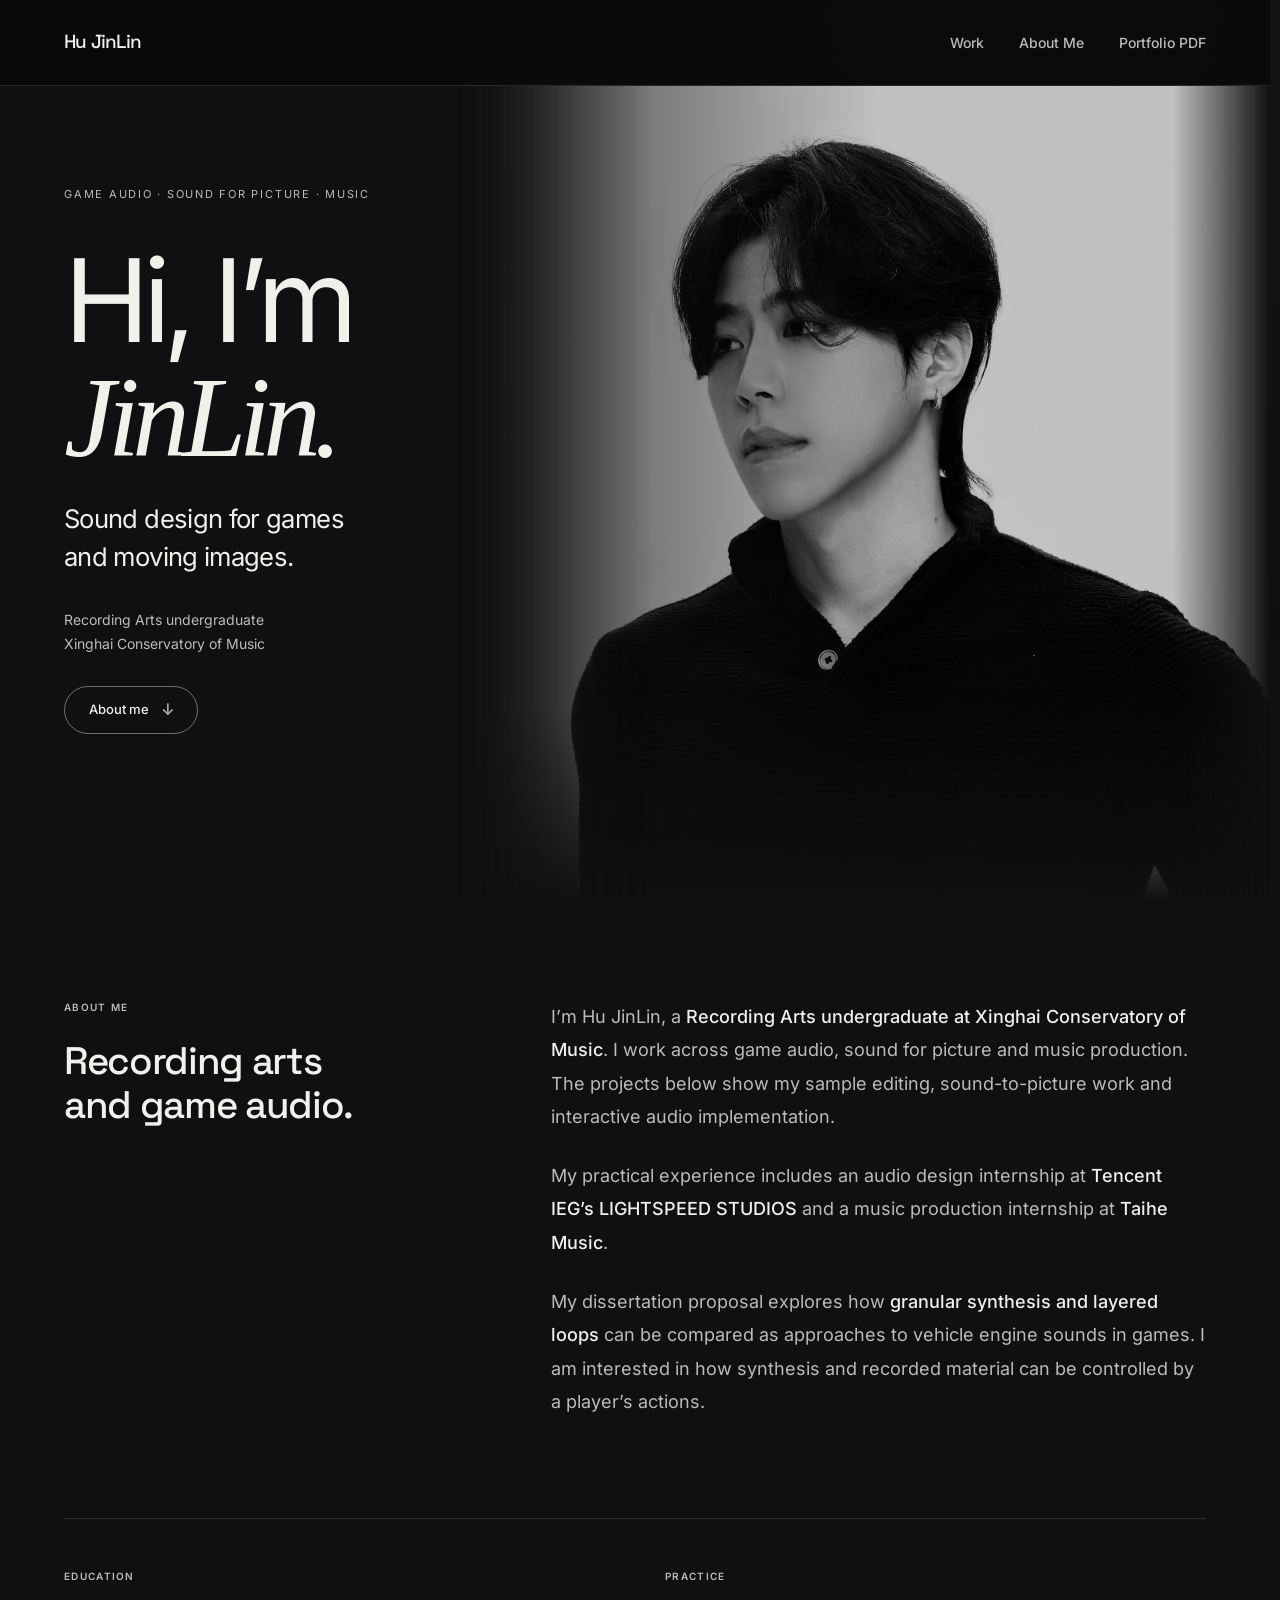
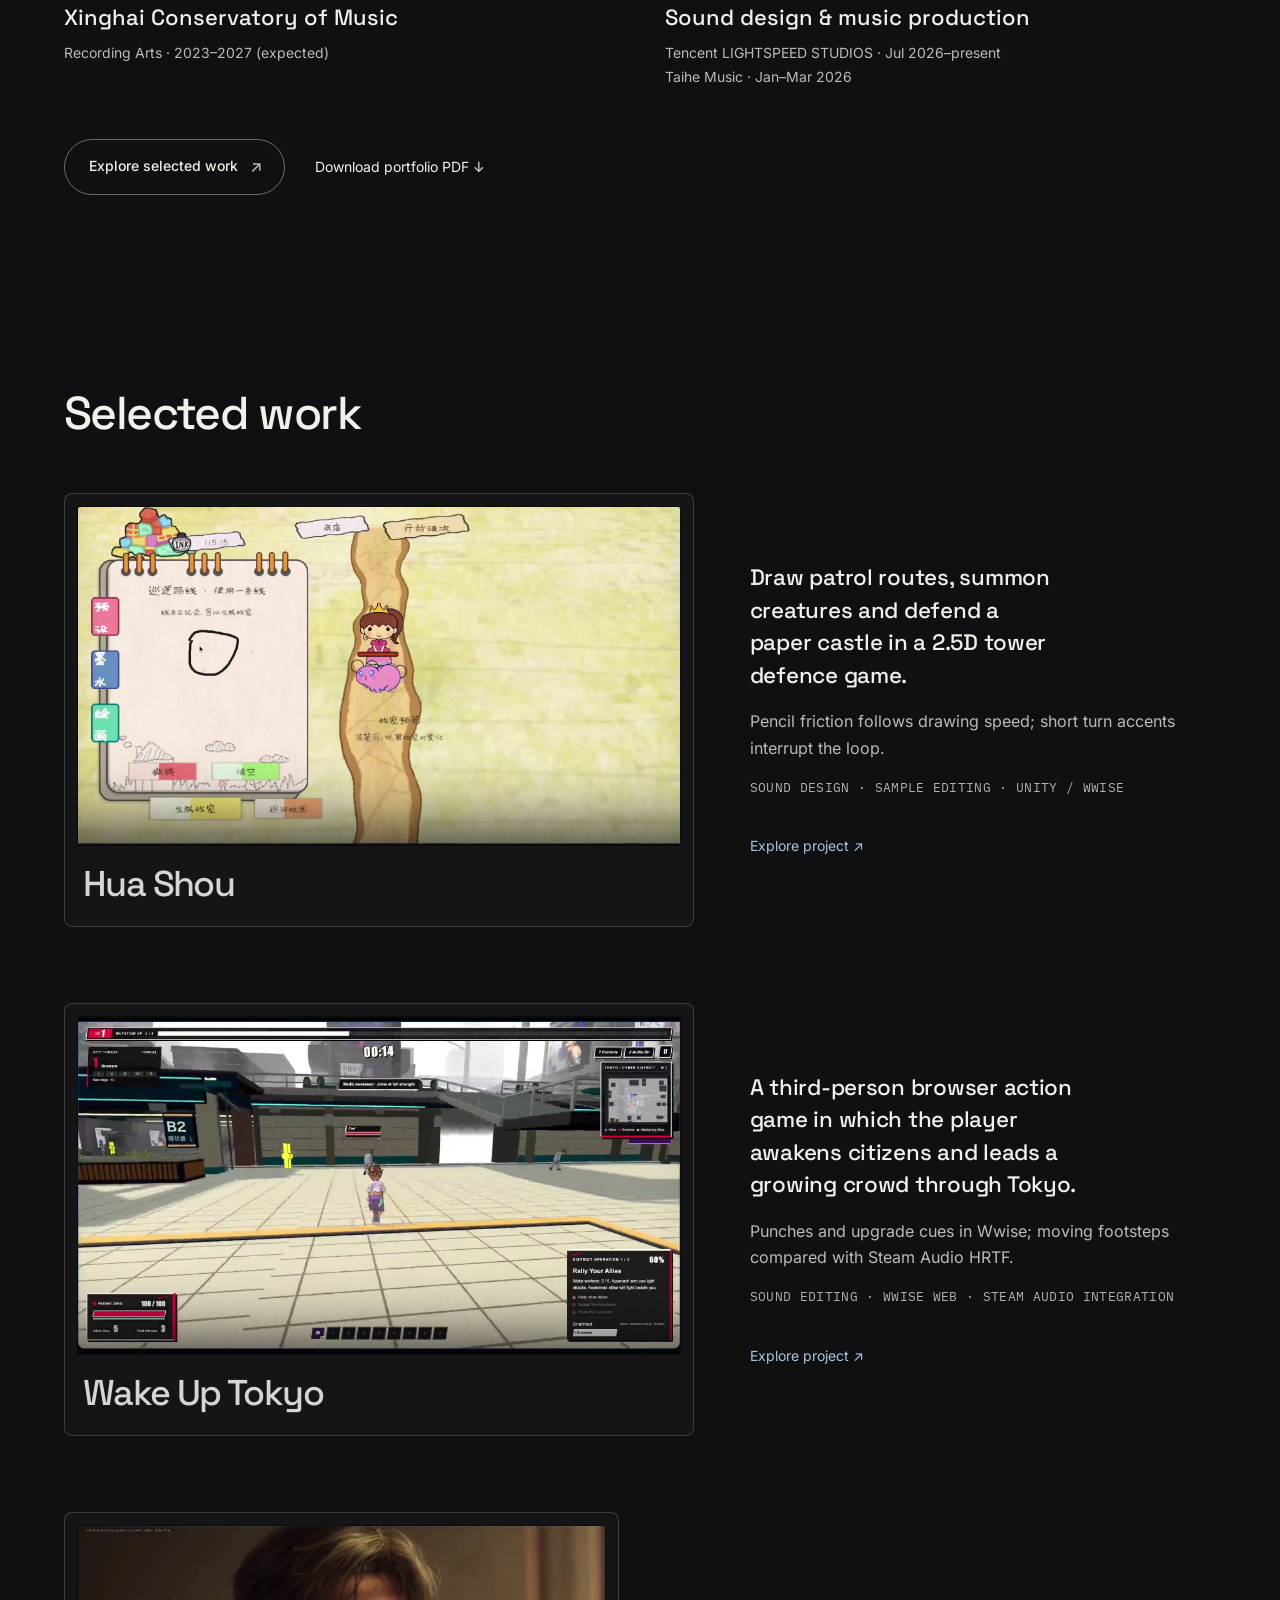
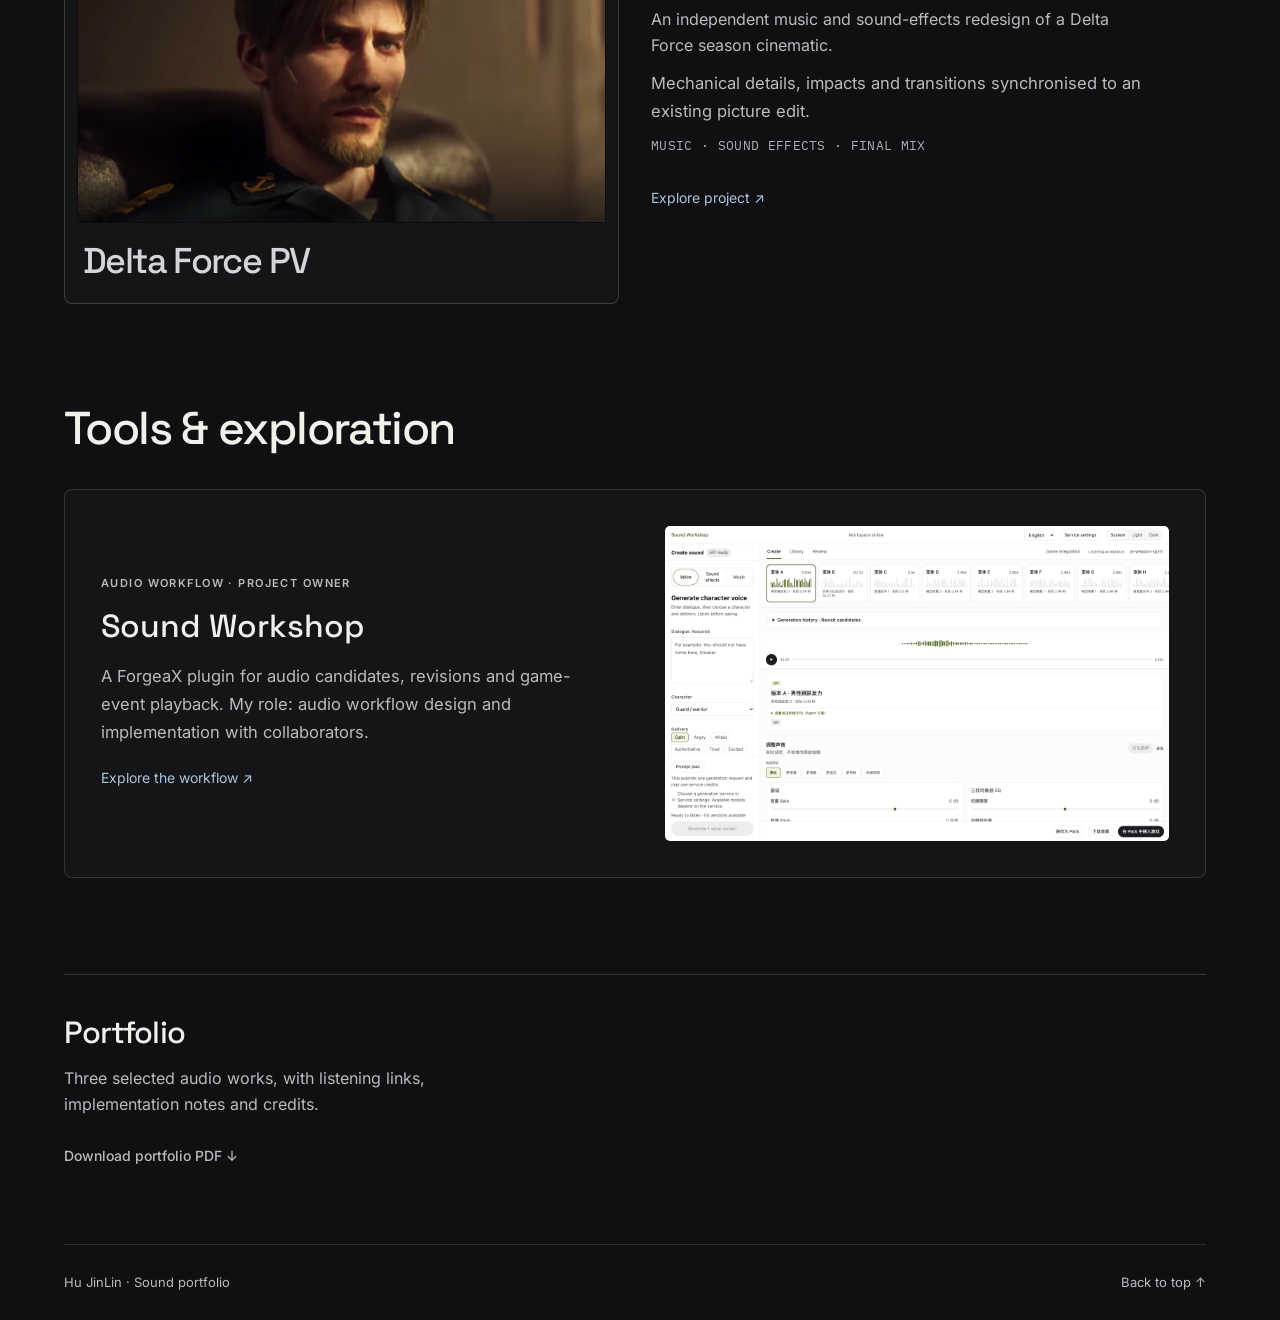
==== sound/index.html @ 73c373f8 "Publish sound portfolio with playable games and academic PDF" ====
<!doctype html>
<html lang="en">
<head>
  <meta charset="utf-8">
  <meta name="viewport" content="width=device-width, initial-scale=1">
  <meta name="description" content="Recording arts, game audio and sound for picture. Selected work by Hu JinLin.">
  <meta name="theme-color" content="#101012">
  <title>Hu JinLin — Sound Design Portfolio</title>
  <link rel="icon" href="./assets/favicon.svg" type="image/svg+xml">
  <link rel="stylesheet" href="./assets/site.css">
  <link rel="stylesheet" href="./assets/reference-layout.css">
  <link rel="stylesheet" href="./assets/redesign.css">
  <script src="./assets/site.js" defer></script>
</head>
<body>
  <a class="skip-link" href="#main">Skip to content</a>
  <header class="site-header shell" id="top">
    <a class="brand" href="./index.html" aria-label="Hu JinLin, home">
      <span>Hu JinLin</span>
    </a>
    <nav class="site-nav" aria-label="Main navigation">
      <a href="./index.html#work">Work</a>
      <a href="./index.html#about">About Me</a>
      <a href="./assets/Hu_JinLin_Sound_Design_Portfolio.pdf">Portfolio PDF</a>
    </nav>
  </header>
  <main id="main">
 
 <section class="about-portrait-hero" aria-labelledby="about-name">
 <div class="portrait-backdrop"><img src="./assets/jinlin-portrait.jpg" alt="Portrait of Hu JinLin" fetchpriority="high"></div>
 <div class="portrait-intro shell"><p class="eyebrow">Game audio · Sound for picture · Music</p><h1 id="about-name">Hi, I’m<br><em>JinLin.</em></h1><p class="portrait-deck">Sound design for games<br>and moving images.</p><p class="portrait-identity">Recording Arts undergraduate<br>Xinghai Conservatory of Music</p><a class="hero__work-link" href="#about">About me <span>↓</span></a></div>
 </section>
 <section class="biography shell" id="about"><div class="bio-aside"><p class="eyebrow">About me</p><h2>Recording arts<br>and game audio.</h2></div><div class="bio-copy">
 <p>I’m Hu JinLin, a <strong>Recording Arts undergraduate at Xinghai Conservatory of Music</strong>. I work across game audio, sound for picture and music production. The projects below show my sample editing, sound-to-picture work and interactive audio implementation.</p>

 <p>My practical experience includes an audio design internship at <strong>Tencent IEG’s LIGHTSPEED STUDIOS</strong> and a music production internship at <strong>Taihe Music</strong>.</p>
 <p>My dissertation proposal explores how <strong>granular synthesis and layered loops</strong> can be compared as approaches to vehicle engine sounds in games. I am interested in how synthesis and recorded material can be controlled by a player’s actions.</p>
 </div></section>
 <section class="about-record shell"><div><p class="eyebrow">Education</p><h3>Xinghai Conservatory of Music</h3><p>Recording Arts · 2023–2027 (expected)</p></div><div><p class="eyebrow">Practice</p><h3>Sound design &amp; music production</h3><p>Tencent LIGHTSPEED STUDIOS · Jul 2026–present<br>Taihe Music · Jan–Mar 2026</p></div></section>
 <div class="about-next shell"><a class="hero__work-link" href="./index.html#work">Explore selected work <span>↗</span></a><a class="text-link" href="./assets/Hu_JinLin_Sound_Design_Portfolio.pdf" download>Download portfolio PDF ↓</a></div>
 <div class="home-scene">
 <section class="panel" id="work" aria-labelledby="work-title"><div class="panel__inner"><h2 class="sec-title" id="work-title">Selected work</h2><ul class="wgrid" role="list"><li><a class="wcard wcard--lead" href="projects/huashou/index.html"><div class="wcard__frame wcard__frame--polaroid"><div class="wcard__media"><img src="./assets/huashou/pencil.webp" alt="A curved patrol line drawn in the Hua Shou notebook next to a creature preview" loading="lazy" decoding="async"></div><h3 class="wcard__title">Hua Shou</h3></div><div class="wcard__body"><p class="wcard__desc">Draw patrol routes, summon creatures and defend a paper castle in a 2.5D tower defence game.</p><p class="wcard__built">Pencil friction follows drawing speed; short turn accents interrupt the loop.</p><p class="wcard__meta">Sound design · Sample editing · Unity / Wwise</p><span class="project-enter">Explore project ↗</span></div></a></li><li><a class="wcard wcard--lead" href="projects/wake-up-tokyo/index.html"><div class="wcard__frame wcard__frame--polaroid"><div class="wcard__media"><img src="./assets/tokyo/street.webp" alt="Third-person street gameplay in the Wake Up Tokyo recording" loading="lazy" decoding="async"></div><h3 class="wcard__title">Wake Up Tokyo</h3></div><div class="wcard__body"><p class="wcard__desc">A third-person browser action game in which the player awakens citizens and leads a growing crowd through Tokyo.</p><p class="wcard__built">Punches and upgrade cues in Wwise; moving footsteps compared with Steam Audio HRTF.</p><p class="wcard__meta">Sound editing · Wwise Web · Steam Audio integration</p><span class="project-enter">Explore project ↗</span></div></a></li><li><a class="wcard " href="projects/delta-force/index.html"><div class="wcard__frame wcard__frame--polaroid"><div class="wcard__media"><img src="./assets/delta-scene.webp" alt="A still from the Delta Force season promotional cinematic" loading="lazy" decoding="async"></div><h3 class="wcard__title">Delta Force PV</h3></div><div class="wcard__body"><p class="wcard__desc">An independent music and sound-effects redesign of a Delta Force season cinematic.</p><p class="wcard__built">Mechanical details, impacts and transitions synchronised to an existing picture edit.</p><p class="wcard__meta">Music · Sound effects · Final mix</p><span class="project-enter">Explore project ↗</span></div></a></li></ul>
 <section class="tools-feature"><h2 class="sec-title">Tools &amp; exploration</h2><a class="tool-link" href="projects/tiangong/index.html"><div><p class="eyebrow">Audio workflow · Project owner</p><h3>Sound Workshop</h3><p>A ForgeaX plugin for audio candidates, revisions and game-event playback. My role: audio workflow design and implementation with collaborators.</p><span class="project-enter">Explore the workflow ↗</span></div><img src="assets/sound-workshop.webp" alt="Sound Workshop audio creation interface" loading="lazy"></a></section>
 <div class="closing-band closing-download"><section id="contact"><h2 class="sec-title">Portfolio</h2><p class="closing__note">Three selected audio works, with listening links, implementation notes and credits.</p><div class="closing__actions"><a href="assets/Hu_JinLin_Sound_Design_Portfolio.pdf" download>Download portfolio PDF ↓</a></div></section></div>
 </div></section></div></main>
  <footer class="site-footer shell">
    <span>Hu JinLin · Sound portfolio</span>
    <a href="#top">Back to top <span aria-hidden="true">↑</span></a>
  </footer>
</body>
</html>
---- sound/assets/site.css ----
:root {
  color-scheme: light;
  --paper: #f8f6f0;
  --ink: #232320;
  --muted: #625e55;
  --line: #d8d2c6;
  --wash: #eeebe2;
  --accent: #963a28;
  --font: "Helvetica Neue", Helvetica, Arial, sans-serif;
  --serif: Georgia, "Times New Roman", serif;
}
*, *::before, *::after { box-sizing: border-box; }
body { margin: 0; background: var(--paper); color: var(--ink); font: 16px/1.6 var(--font); -webkit-font-smoothing: antialiased; }
p, figure, h1, h2, h3, h4, dl, dd { margin: 0; }
a { color: inherit; text-underline-offset: 5px; }
img { display: block; width: 100%; }
button { font: inherit; }
a:focus-visible, button:focus-visible, audio:focus-visible, iframe:focus-visible { outline: 2px solid var(--accent); outline-offset: 5px; }
::selection { background: #e6d8c8; }
.shell { width: min(calc(100% - 88px), 1120px); margin-inline: auto; }
.skip-link { position: fixed; left: 12px; top: 12px; z-index: 10; padding: 12px; transform: translateY(-150%); background: white; }
.skip-link:focus { transform: none; }
.eyebrow { font-size: 11px; font-weight: 600; letter-spacing: .13em; line-height: 1.5; text-transform: uppercase; }
.site-header, .site-footer { min-height: 76px; display: flex; align-items: center; justify-content: space-between; gap: 16px; }
.site-header { border-bottom: 1px solid var(--line); }
.brand { display: flex; align-items: baseline; gap: 20px; font-size: 19px; font-weight: 650; letter-spacing: -.045em; text-decoration: none; }
.brand-discipline { color: var(--muted); font-size: 12px; font-weight: 400; letter-spacing: 0; }
.site-nav { display: flex; gap: 30px; }
.site-nav a, .back-link { display: inline-block; color: var(--muted); padding-block: 11px; font-size: 14px; text-decoration: none; }
.site-nav a:hover, .back-link:hover, .text-link:hover { color: var(--accent); }
.site-footer { border-top: 1px solid var(--line); color: var(--muted); font-size: 13px; }
.text-link { font-size: 14px; text-decoration-thickness: 1px; }
.text-link span { display: inline-block; margin-left: 12px; }
.home-hero { display: grid; grid-template-columns: 1.65fr 1fr; align-items: end; gap: 64px; padding-block: 72px 68px; }
.hero-kicker { color: var(--accent); margin-bottom: 22px; }
.home-hero h1, .project-intro h1 { font-family: var(--serif); font-weight: 400; line-height: 1.02; letter-spacing: -.055em; }
.home-hero h1 { font-size: clamp(58px, 7.1vw, 94px); }
.home-hero h1 em { font-weight: 400; color: var(--accent); }
.hero-note { padding-bottom: 6px; }
.hero-note > p { max-width: 36ch; font-size: 18px; line-height: 1.6; }
.hero-note .hero-detail { color: var(--muted); font-size: 14px; margin-top: 14px; max-width: 32ch; }
.hero-note .text-link { display: inline-block; margin-top: 25px; }
.hero-links { display: flex; flex-wrap: wrap; gap: 0 24px; }
.section-heading { display: flex; justify-content: space-between; align-items: center; gap: 16px; padding-bottom: 12px; border-bottom: 1px solid var(--ink); }
.section-heading .eyebrow { color: var(--accent); }
.section-count { color: var(--muted); font-size: 12px; font-variant-numeric: tabular-nums; }
#work, #about, .page-section { scroll-margin-top: 76px; }
.work-list { margin: 0; padding: 0; list-style: none; }
.work-list li { border-bottom: 1px solid var(--line); }
.work-link { display: grid; grid-template-columns: minmax(0, 1fr) minmax(0, 1fr); align-items: center; gap: clamp(28px, 5vw, 64px); padding-block: 30px; text-decoration: none; }
.work-image { overflow: hidden; background: var(--wash); }
.work-image img { aspect-ratio: 16 / 9; object-fit: cover; transition: transform .35s ease; }
.work-link:hover img { transform: scale(1.025); }
.work-link:hover h3, .work-link:hover .work-cta { color: var(--accent); }
.work-category { display: flex; gap: 20px; font-size: 11px; text-transform: uppercase; letter-spacing: .09em; color: var(--muted); }
.work-number { font-variant-numeric: tabular-nums; color: var(--accent); }
.work-caption h3 { font-family: var(--serif); font-weight: 400; font-size: clamp(30px, 3.2vw, 43px); line-height: 1.1; letter-spacing: -.04em; margin-block: 12px; }
.work-deck { max-width: 47ch; color: var(--muted); font-size: 15px; line-height: 1.6; }
.work-role { color: var(--muted); font-size: 12px; margin-top: 16px; }
.work-cta { display: flex; justify-content: space-between; align-items: center; font-size: 13px; margin-top: 19px; color: var(--ink); }
.work-cta span { font-size: 23px; line-height: 1; }
.about-section { display: grid; grid-template-columns: 1fr 1fr; gap: 64px; padding-block: 80px 84px; }
.about-section .eyebrow { color: var(--accent); margin-bottom: 16px; }
.about-section h2 { font: 400 clamp(32px, 3.5vw, 44px)/1.13 var(--serif); letter-spacing: -.04em; }
.about-copy { padding-top: 28px; }
.about-copy p { max-width: 49ch; color: var(--muted); font-size: 16px; line-height: 1.75; }
.about-copy p + p { margin-top: 16px; }
.project { padding-block: 20px 60px; }
.back-link { font-size: 13px; }
.back-link span { margin-right: 8px; }
.project-intro { padding-bottom: 34px; }
.project-heading { display: grid; grid-template-columns: minmax(0, 1fr) 270px; gap: 64px; align-items: end; margin-top: 23px; }
.project-kicker { color: var(--accent); margin-bottom: 16px; }
.project-intro h1 { font-size: clamp(49px, 6.1vw, 78px); text-wrap: balance; }
.project-deck { margin-top: 20px; max-width: 56ch; color: var(--muted); font-size: 19px; line-height: 1.6; }
.original-title { margin-top: 12px; color: var(--muted); font-size: 14px; letter-spacing: .06em; }
.project-facts { border-left: 1px solid var(--line); padding-left: 24px; margin-bottom: 3px; }
.project-facts > div + div { margin-top: 18px; }
.project-facts dt { color: var(--muted); font-size: 11px; text-transform: uppercase; letter-spacing: .09em; margin-bottom: 4px; }
.project-facts dd { font-size: 13px; line-height: 1.55; }
.case-nav { display: flex; flex-wrap: wrap; gap: 0 30px; position: sticky; top: 0; z-index: 3; background: var(--paper); border-block: 1px solid var(--line); margin-bottom: 32px; }
.case-nav a { position: relative; display: inline-flex; align-items: center; min-height: 52px; padding-block: 12px; font-size: 13px; color: var(--muted); text-decoration: none; }
.case-nav a:hover, .case-nav a[aria-current="location"] { color: var(--accent); }
.case-nav a[aria-current="location"]::after { content: ''; position: absolute; inset: auto 0 -1px; height: 2px; background: var(--accent); }
.demo-panel .section-heading { border: 0; }
.media-layout { display: grid; grid-template-columns: minmax(0, 1fr) 230px; gap: 30px; }
.video-frame { position: relative; aspect-ratio: 16 / 9; overflow: hidden; background: #292722; }
.video-frame img, .video-frame iframe { display: block; width: 100%; height: 100%; border: 0; }
.video-frame img { object-fit: contain; }
.play-button { position: absolute; inset: 50% auto auto 50%; transform: translate(-50%, -50%); min-height: 50px; padding: 0 20px; border: 0; color: var(--ink); background: var(--paper); font-size: 14px; font-weight: 600; cursor: pointer; white-space: nowrap; box-shadow: 0 2px 18px #0003; }
.play-button:hover, .button:hover { background: var(--ink); color: var(--paper); }
.play-button span { margin-right: 7px; }
.demo-caption, .build-panel { min-height: 45px; display: flex; flex-wrap: wrap; justify-content: space-between; align-items: center; gap: 8px 16px; padding-block: 10px; border-bottom: 1px solid var(--line); color: var(--muted); font-size: 12px; }
.demo-caption .text-link { font-size: 12px; }
.build-panel { padding-block: 13px; }
.build-panel h3 { color: var(--ink); font-size: 13px; font-weight: 500; }
.pending { display: inline-flex; gap: 7px; align-items: center; color: var(--muted); font-size: 12px; }
.pending::before { content: ''; width: 5px; height: 5px; border-radius: 50%; background: var(--accent); }
.build-links { display: flex; flex-wrap: wrap; gap: 8px; }
.button { display: inline-flex; gap: 10px; padding: 8px 12px; border: 1px solid var(--line); text-decoration: none; color: var(--ink); font-weight: 500; }
.listen-guide { padding-left: 24px; border-left: 1px solid var(--line); align-self: start; }
.listen-guide > h3 { font: italic 400 28px/1.15 var(--serif); letter-spacing: -.03em; margin-bottom: 20px; }
.listen-guide ol { list-style: none; counter-reset: listen; padding: 0; margin: 0; }
.listen-guide li { position: relative; counter-increment: listen; padding-left: 26px; }
.listen-guide li::before { content: '0' counter(listen); position: absolute; top: 2px; left: 0; font-size: 10px; color: var(--accent); font-variant-numeric: tabular-nums; }
.listen-guide li + li { margin-top: 22px; }
.listen-guide h4 { font-size: 13px; font-weight: 600; line-height: 1.5; }
.listen-guide p { color: var(--muted); font-size: 13px; line-height: 1.65; margin-top: 4px; }
.project-reading { display: grid; grid-template-columns: 240px minmax(0, 1fr); gap: 64px; }
#overview { margin-top: 64px; border-top: 1px solid var(--line); padding-top: 42px; }
.section-label { align-self: start; position: sticky; top: 85px; }
.section-label .eyebrow { color: var(--accent); }
.section-label h2 { font: 400 35px/1.13 var(--serif); letter-spacing: -.04em; margin-top: 12px; }
.section-label > p { max-width: 24ch; font-size: 14px; line-height: 1.65; color: var(--muted); margin-top: 20px; }
.project-copy { min-width: 0; }
.project-copy > section + section { margin-top: 30px; }
.project-copy h3 { font-size: 20px; line-height: 1.35; font-weight: 500; letter-spacing: -.025em; }
.project-copy p { max-width: 67ch; color: var(--muted); line-height: 1.8; }
.project-copy h3 + p, .project-copy p + p { margin-top: 12px; }
.project-copy .contribution { border-left: 2px solid var(--accent); padding-left: 20px; margin-top: 32px; }
.contribution h3 { font-size: 16px; }
.contribution p { font-size: 15px; }
.approach-section { margin-top: 56px; padding-top: 42px; border-top: 1px solid var(--line); }
.flow-panel { background: var(--wash); padding: 25px 26px 28px; margin-bottom: 36px; }
.flow-panel h3 { font-size: 17px; }
.flow-panel figcaption p { font-size: 13px; line-height: 1.65; margin-top: 8px; max-width: 64ch; }
.flow-steps { display: grid; grid-template-columns: repeat(var(--steps), minmax(0, 1fr)); padding: 22px 0 0; margin: 0; list-style: none; gap: 18px; }
.flow-steps li { border-top: 1px solid #bcb3a4; padding-top: 8px; }
.flow-number { color: var(--accent); font-size: 10px; font-variant-numeric: tabular-nums; }
.flow-steps h4 { font-size: 14px; font-weight: 500; line-height: 1.5; margin-top: 6px; }
.flow-steps p { font-size: 12px; line-height: 1.65; margin-top: 5px; }
.design-detail { display: grid; grid-template-columns: 24px minmax(0, 1fr); gap: 16px; }
.design-detail + .design-detail { padding-top: 28px; border-top: 1px solid var(--line); }
.detail-number { font-size: 11px; color: var(--accent); padding-top: 5px; font-variant-numeric: tabular-nums; }
.detail-figure { margin-top: 22px; }
.detail-figure a { display: block; }
.detail-figure img { background: var(--wash); }
.detail-figure figcaption { color: var(--muted); font-size: 12px; line-height: 1.6; margin-top: 8px; }
.credits { margin-top: 42px; padding-top: 30px; border-top: 1px solid var(--line); }
.credits .section-label h2 { font-size: 26px; margin: 0; }
.credits > p { color: var(--muted); font-size: 14px; line-height: 1.7; max-width: 67ch; }
.listening-section { padding: 25px; margin-top: 24px; background: var(--wash); }
.listening-section h2 { font: 400 26px/1.2 var(--serif); }
.listening-section > p { margin-top: 10px; color: var(--muted); }
.comparison-grid { display: grid; grid-template-columns: repeat(2, minmax(0, 1fr)); gap: 24px; margin-top: 20px; }
.comparison-grid h3 { font-size: 14px; font-weight: 500; }
.comparison-grid audio { width: 100%; margin-top: 10px; }
.next-project { display: flex; align-items: center; justify-content: space-between; gap: 30px; margin-top: 64px; padding-top: 28px; border-top: 1px solid var(--ink); }
.next-project a { text-decoration: none; }
.next-project a:hover { color: var(--accent); }
.all-work { font-size: 13px; white-space: nowrap; }
.next-link { display: flex; align-items: center; gap: 35px; }
.next-link .eyebrow { display: block; margin-bottom: 10px; color: var(--muted); }
.next-title { font: 400 30px/1.2 var(--serif); letter-spacing: -.035em; }
.next-title > span { margin-left: 12px; font-family: var(--font); font-size: 22px; }
.next-image { width: 140px; flex-shrink: 0; }
.next-image img { aspect-ratio: 16 / 9; object-fit: cover; }
@media (max-width: 1000px) {
  .home-hero { gap: 32px; grid-template-columns: 1.4fr 1fr; }
  .home-hero h1 { font-size: clamp(58px, 7.7vw, 80px); }
  .project-heading { gap: 32px; grid-template-columns: minmax(0, 1fr) 230px; }
  .media-layout { grid-template-columns: minmax(0, 1fr) 205px; gap: 24px; }
  .listen-guide { padding-left: 18px; }
  .project-reading { grid-template-columns: 190px minmax(0, 1fr); gap: 36px; }
  .section-label h2 { font-size: 30px; }
  .flow-steps { grid-template-columns: repeat(2, minmax(0, 1fr)); gap: 20px; }
}
@media (max-width: 760px) {
  .shell { width: calc(100% - 40px); }
  .site-header { min-height: 65px; }
  .brand-discipline { display: none; }
  .site-nav { gap: 24px; }
  .home-hero { grid-template-columns: 1fr; gap: 26px; padding-block: 42px 40px; }
  .hero-kicker { margin-bottom: 16px; font-size: 10px; }
  .home-hero h1 { font-size: clamp(54px, 13vw, 78px); }
  .hero-note > p { max-width: 45ch; font-size: 16px; }
  .hero-note .hero-detail { max-width: 45ch; margin-top: 10px; }
  .hero-note .text-link { margin-top: 16px; }
  .work-link { grid-template-columns: 1fr; gap: 22px; padding-block: 26px 28px; }
  .work-caption h3 { font-size: 36px; margin-block: 10px; }
  .work-deck { max-width: 58ch; }
  .work-role { margin-top: 12px; }
  .work-cta { margin-top: 16px; }
  .about-section { grid-template-columns: 1fr; gap: 24px; padding-block: 42px; }
  .about-section h2 { font-size: 36px; }
  .about-copy { padding: 0; }
  .site-footer { min-height: 70px; font-size: 11px; }
  .project { padding-block: 12px 38px; }
  .project-intro { padding-bottom: 24px; }
  .project-heading { grid-template-columns: 1fr; gap: 24px; margin-top: 12px; }
  .project-kicker { font-size: 10px; margin-bottom: 12px; }
  .project-intro h1 { font-size: clamp(43px, 10.8vw, 64px); text-wrap: initial; }
  .project-deck { margin-top: 16px; font-size: 17px; }
  .project-facts { border-left: 0; border-top: 1px solid var(--line); padding: 17px 0 0; display: grid; grid-template-columns: repeat(2, minmax(0, 1fr)); gap: 14px 20px; }
  .project-facts > div + div { margin: 0; }
  .project-facts > div:first-child { grid-column: 1 / -1; }
  .project-facts dt { font-size: 10px; }
  .case-nav { gap: 0 24px; margin-bottom: 24px; }
  .case-nav a { font-size: 12px; min-height: 48px; padding-block: 10px; }
  .media-layout { grid-template-columns: 1fr; gap: 26px; }
  .section-count { font-size: 11px; }
  .listen-guide { padding-left: 0; border-left: 0; }
  .listen-guide > h3 { font-size: 25px; margin-bottom: 15px; }
  .listen-guide li + li { margin-top: 13px; }
  .listen-guide p { margin-top: 2px; }
  #overview { margin-top: 36px; padding-top: 28px; }
  .project-reading { grid-template-columns: 1fr; gap: 24px; }
  .section-label { position: static; }
  .section-label h2 { font-size: 32px; margin-top: 8px; }
  .section-label > p { max-width: 50ch; margin-top: 12px; }
  .project-copy p { font-size: 15px; line-height: 1.8; }
  .project-copy h3 { font-size: 19px; }
  .project-copy > section + section { margin-top: 26px; }
  .project-copy .contribution { padding-left: 16px; }
  .approach-section { margin-top: 36px; padding-top: 28px; }
  .flow-panel { padding: 21px; margin-bottom: 28px; }
  .flow-panel h3 { font-size: 17px; }
  .flow-panel figcaption p { font-size: 13px; }
  .flow-steps p { font-size: 12px; line-height: 1.65; }
  .design-detail { grid-template-columns: 19px minmax(0, 1fr); gap: 10px; }
  .detail-figure { margin-top: 18px; }
  .comparison-grid { grid-template-columns: 1fr; gap: 16px; }
  .next-project { align-items: start; gap: 24px; flex-direction: column; margin-top: 38px; padding-top: 22px; }
  .next-link { justify-content: space-between; width: 100%; gap: 16px; }
  .next-title { font-size: 28px; }
  .next-image { width: 88px; }
}
@media (max-width: 380px) {
  .home-hero h1 { font-size: 46px; }
  .case-nav { gap: 0 16px; }
  .case-nav a { font-size: 11px; }
  .flow-panel { padding: 18px; }
  .work-caption h3 { font-size: 32px; }
  .next-image { display: none; }
}
@media (prefers-reduced-motion: reduce) {
  html { scroll-behavior: auto; }
  .work-image img { transition: none; }
}
.story-intro { padding-bottom: 38px; }
.story-intro .project-heading { align-items: center; }
.story-intro h1 { max-width: 12ch; font-size: clamp(48px, 6vw, 76px); line-height: 1.03; }
.story-intro .project-deck { font-size: 18px; max-width: 54ch; }
.story-chinese { margin-left: 12px; letter-spacing: .12em; }
.story-media { grid-template-columns: minmax(0, 1fr) 240px; gap: 28px; }
.gameplay-video { display: block; width: 100%; height: auto; aspect-ratio: 16 / 9; background: var(--wash); }
.sound-chapters { padding-left: 22px; border-left: 1px solid var(--line); }
.sound-chapters h3 { font: italic 400 27px/1.15 var(--serif); letter-spacing: -.035em; margin-bottom: 18px; }
.sound-chapters ol { list-style: none; padding: 0; margin: 0; }
.sound-chapters li { border-top: 1px solid var(--line); }
.sound-chapters button { display: grid; grid-template-columns: 38px 1fr 12px; align-items: baseline; gap: 10px; width: 100%; min-height: 57px; padding: 12px 0; background: none; border: 0; color: var(--ink); text-align: left; cursor: pointer; font-size: 13px; line-height: 1.5; }
.sound-chapters time { color: var(--muted); font-size: 11px; font-variant-numeric: tabular-nums; }
.sound-chapters button:hover, .sound-chapters button[aria-current] { color: var(--accent); }
.sound-chapters button[aria-current] time { color: var(--accent); }
.chapter-play { color: var(--accent); }
.sound-chapters > p { margin-top: 16px; color: var(--muted); font-size: 12px; line-height: 1.6; }
.scene-note { display: grid; grid-template-columns: 165px 1fr; gap: 16px; padding-top: 17px; min-height: 91px; color: var(--muted); font-size: 13px; line-height: 1.6; }
.scene-note .eyebrow { color: var(--accent); font-size: 10px; padding-top: 3px; }
.playback-status { font-size: 13px; color: var(--accent); margin-top: 10px; }
.story-section, .story-credits, .story-practice { margin-top: 64px; padding-top: 36px; border-top: 1px solid var(--line); }
.story-practice { border-top-color: var(--accent); }
.story-reading { display: grid; grid-template-columns: 300px minmax(0, 1fr); gap: 70px; }
.story-section-heading .eyebrow { color: var(--accent); }
.story-section-heading h2 { margin-top: 15px; font: 400 40px/1.12 var(--serif); letter-spacing: -.045em; text-wrap: balance; }
.design-question { margin-top: 18px; max-width: 29ch; color: var(--muted); font-size: 14px; line-height: 1.7; }
.scene-link { margin-top: 24px; background: transparent; color: var(--accent); border: 0; border-bottom: 1px solid var(--line); font-size: 13px; padding: 8px 0; cursor: pointer; }
.scene-link span { font-size: 10px; margin-right: 9px; }
.scene-link:hover { border-color: var(--accent); }
.story-copy { min-width: 0; }
.story-copy p { color: var(--muted); font-size: 16px; line-height: 1.8; max-width: 69ch; }
.story-copy p + p { margin-top: 16px; }
.story-copy h3 { font-size: 16px; font-weight: 500; margin-bottom: 9px; }
.story-copy p + h3 { margin-top: 28px; }
.story-figure { margin-top: 32px; }
.story-figure img { height: auto; background: var(--wash); }
.story-figure a { display: block; }
.story-figure figcaption { margin-top: 10px; max-width: 94ch; color: var(--muted); font-size: 12px; line-height: 1.6; }
.story-takeaway { margin: 30px 0 0; max-width: 29ch; font: italic 400 clamp(25px, 3vw, 35px)/1.3 var(--serif); letter-spacing: -.025em; color: var(--accent); }
.making-notes { margin-top: 30px; border-block: 1px solid var(--line); }
.making-notes summary { display: grid; grid-template-columns: 180px 1fr 20px; gap: 16px; padding: 18px 0; align-items: center; list-style: none; cursor: pointer; font-size: 14px; }
.making-notes summary::-webkit-details-marker { display: none; }
.making-notes summary .eyebrow { color: var(--muted); font-size: 10px; }
.making-notes summary:hover { color: var(--accent); }
.details-mark::before { content: '+'; font-size: 22px; font-weight: 300; }
.making-notes[open] .details-mark::before { content: '−'; }
.making-content { padding: 5px 0 27px 196px; }
.making-content .story-copy p { font-size: 14px; }
.source-figure { margin-block: 22px; }
.story-credits .story-copy p { font-size: 14px; }

.portfolio-feature {
  background: #22241f;
  color: #faf4e9;
  --accent: #f4b6a3;
  padding-bottom: clamp(38px, 6vw, 68px);
}
.portfolio-feature ::selection { background: #f4b6a3; color: #22241f; }
.portfolio-opening { padding-block: clamp(30px, 4.8vw, 62px) clamp(24px, 3vw, 40px); }
.portfolio-opening h1 { font-size: clamp(54px, 6.6vw, 94px); letter-spacing: -.04em; }
.portfolio-opening .hero-note > p { max-width: 38ch; color: #e3ded1; }
.pdf-link {
  display: inline-flex;
  align-items: center;
  gap: 22px;
  margin-top: 18px;
  padding: 8px 0;
  border-bottom: 1px solid #aea798;
  font-size: 14px;
  text-decoration: none;
}
.pdf-link:hover, .feature-links a:hover, .feature-project h2 a:hover { color: var(--accent); }
.feature-grid {
  display: grid;
  grid-template-columns: minmax(0, 1.15fr) minmax(0, 1fr);
  gap: clamp(16px, 2.6vw, 30px);
}
.feature-image { position: relative; display: block; }
.feature-image img { height: clamp(160px, min(22vw, 32vh), 300px); object-position: center 51%; }
.feature-image:hover img { transform: scale(1.025); }
.feature-project h2 { margin-top: 15px; font: 400 clamp(29px, 3.2vw, 42px)/1.12 var(--serif); letter-spacing: -.035em; }
.feature-project h2 a { text-decoration: none; }
.feature-project p { max-width: 50ch; margin-top: 8px; color: #e3ded1; font-size: 15px; }
.feature-links { display: flex; gap: 8px 21px; flex-wrap: wrap; margin-top: 10px; }
.feature-links a { display: inline-flex; align-items: center; min-height: 38px; }
.work-duration {
  position: absolute;
  right: 9px;
  bottom: 9px;
  color: white;
  background: #252421;
  padding: 2px 7px;
  font-size: 11px;
  font-variant-numeric: tabular-nums;
}
.supporting-work { padding-top: clamp(39px, 6vw, 70px); }
.supporting-work h2 { font: 400 clamp(28px, 4vw, 44px)/1.1 var(--serif); letter-spacing: -.035em; }
.supporting-grid { display: grid; grid-template-columns: repeat(2, minmax(0, 1fr)); gap: 30px; }
.supporting-grid .work-link { grid-template-columns: minmax(0, .9fr) minmax(0, 1fr); align-items: start; }
.supporting-grid .work-cta { margin-top: 9px; }
.workshop-entry {
  grid-template-columns: minmax(150px, 230px) minmax(0, 1fr);
  gap: 24px;
  border-bottom: 1px solid var(--line);
}
.workshop-entry h3 { font-size: clamp(25px, 3vw, 34px); }
.story-intro h1 { max-width: none; font-size: clamp(43px, 6vw, 85px); letter-spacing: -.04em; }
.story-chinese { display: inline-block; color: var(--accent); font-size: .33em; vertical-align: .3em; }
.case-thesis { margin-top: 12px; font: italic 400 clamp(23px, 3vw, 36px)/1.1 var(--serif); color: var(--accent); }
.case-wake-up-tokyo { --accent: #942741; --wash: #f2e8e7; }
.story-project .demo-panel, .supporting-project .demo-panel {
  --accent: #efb7a6;
  --ink: #faf4e9;
  --muted: #d6d1c5;
  --line: #56594e;
  color: var(--ink);
  background: #22241f;
  padding: clamp(14px, 2.8vw, 32px);
}
.case-wake-up-tokyo .demo-panel { background: #2b2128; --line: #5f4e59; --accent: #f4bacb; }
.project .demo-panel .section-heading { margin-bottom: 5px; }
.project .demo-panel .section-heading h2 { color: var(--ink); }
.story-project .sound-chapters h3 { font-style: normal; }
.story-project .scene-note { min-height: 0; padding-bottom: 0; }
.story-spread {
  display: grid;
  grid-template-columns: minmax(0, .85fr) minmax(0, 1.15fr);
  gap: clamp(22px, 4.2vw, 55px);
  align-items: start;
}
.story-spread > .story-figure { margin: 0; }
.story-narrative .story-copy { margin-top: 16px; }
.story-narrative .story-copy p { font-size: 15px; line-height: 1.7; }
.story-narrative .design-question { max-width: 42ch; }
.technique-panel {
  margin-top: 30px;
  background: var(--wash);
  border-top: 2px solid var(--accent);
  padding: clamp(17px, 2.6vw, 30px);
  scroll-margin-top: 78px;
}
.technique-heading { margin-bottom: 16px; }
.technique-heading .eyebrow { color: var(--accent); margin: 7px 0 0; }
.technique-heading h3 { margin: 0; font: 400 clamp(24px, 3vw, 35px)/1.12 var(--serif); }
.technique-grid {
  display: grid;
  grid-template-columns: minmax(0, 1.55fr) minmax(0, 1fr);
  gap: clamp(17px, 2.7vw, 32px);
  align-items: start;
}
.technique-text-only { display: block; max-width: 72ch; }
.technique-grid .story-figure { margin: 0; }
.technique-images > .story-figure + .story-figure { margin-top: 16px; }
.technique-reading { min-width: 0; }
.technique-reading p { font-size: 14px; line-height: 1.55; margin: 0 0 10px; color: var(--muted); }
.technique-steps { list-style: none; margin: 0; padding: 0; }
.technique-steps li {
  display: grid;
  grid-template-columns: 25px minmax(0, 1fr);
  gap: 7px;
  border-top: 1px solid var(--line);
  padding: 9px 0 0;
}
.technique-steps .step-number { font-size: 11px; color: var(--accent); padding-top: 2px; }
.technique-steps h4 { font-size: 13px; margin: 0 0 3px; overflow-wrap: anywhere; }
.technique-reading .technique-listen { border-top: 1px solid var(--line); padding-top: 10px; margin: 2px 0 0; }
.technique-listen strong { color: var(--ink); margin-right: 5px; }
.technique-panel .making-notes { margin-top: 14px; }
.technique-panel .making-content { padding-left: 0; }
.technique-reading .text-link { display: inline-block; margin-top: 10px; }
.technique-panel .making-notes summary, .full-comparison summary {
  grid-template-columns: minmax(0, 1fr) 16px;
  gap: 10px;
}
.technique-panel .details-mark, .full-comparison .details-mark { grid-column: 2; grid-row: 1; }
.technique-panel .making-content > .source-figure { max-width: 790px; }
.headphone-comparison {
  margin-top: 30px;
  border-block: 1px solid var(--accent);
  padding-block: clamp(19px, 3vw, 34px);
}
.headphone-comparison > h3 { font: 400 clamp(25px, 3vw, 37px)/1.15 var(--serif); letter-spacing: -.025em; }
.comparison-intro { margin-top: 9px; color: var(--muted); max-width: 66ch; font-size: 15px; }
.headphone-layout { display: grid; grid-template-columns: minmax(0, 1.08fr) minmax(0, 1fr); align-items: center; gap: clamp(22px, 4vw, 48px); margin-top: 21px; }
.headphone-layout > figure { margin: 0; }
.headphone-samples fieldset { min-inline-size: 0; border: 0; margin: 0; padding: 0; }
.headphone-samples fieldset + fieldset { margin-top: 14px; }
.headphone-samples legend { padding: 0; margin-bottom: 6px; font-size: 17px; font-weight: 650; color: var(--accent); }
.headphone-pair { display: grid; grid-template-columns: repeat(2, minmax(0, 1fr)); gap: 12px; }
.short-sample { min-width: 0; }
.sample-label { color: var(--muted); font-size: 13px; }
.short-sample audio { width: 100%; height: 42px; }
.short-sample button {
  width: 100%;
  min-height: 48px;
  padding: 9px 11px;
  border: 1px solid #c9b7b9;
  background: #f2e8e7;
  color: var(--ink);
  font-size: 14px;
  font-weight: 600;
  text-align: left;
  cursor: pointer;
}
.short-sample button svg { margin-right: 8px; vertical-align: -.13em; color: var(--accent); }
.short-sample button:hover { border-color: var(--accent); }
.short-sample button.is-playing { background: var(--accent); color: white; border-color: var(--accent); }
.short-sample button.is-playing svg { color: white; }
.capture-note { margin-top: 10px; color: var(--muted); font-size: 12px; line-height: 1.55; }
.full-comparison { margin-top: 21px; }
.full-comparison > .listening-section { margin-top: 0; border: 0; padding: 0 0 17px; }
.full-comparison .listening-section h2 { font-size: 22px; }
@media (min-width: 761px) and (max-height: 795px) {
  .portfolio-opening { padding-block: 39px 27px; }
  .portfolio-opening h1 { font-size: clamp(52px, 6vw, 78px); }
  .feature-image img { height: clamp(155px, 28vh, 230px); }
}
@media (max-width: 760px) {
  .portfolio-opening { gap: 20px; }
  .portfolio-opening h1 { font-size: clamp(45px, 12vw, 68px); }
  .feature-grid, .supporting-grid, .story-spread, .technique-grid, .headphone-layout { grid-template-columns: 1fr; }
  .feature-grid { gap: 31px; }
  .feature-image img { height: auto; aspect-ratio: 1.85; }
  .supporting-grid { gap: 0; }
  .technique-panel { scroll-margin-top: 80px; }
  .technique-images > .story-figure + .story-figure { margin-top: 13px; }
}
@media (max-width: 380px) {
  .headphone-pair { grid-template-columns: 1fr; }
}
summary:focus-visible, video:focus-visible { outline: 2px solid var(--accent); outline-offset: 5px; }
@media (max-width: 1000px) {
  .story-reading { grid-template-columns: 230px minmax(0, 1fr); gap: 36px; }
  .story-section-heading h2 { font-size: 34px; }
  .story-media { grid-template-columns: minmax(0, 1fr) 205px; gap: 22px; }
  .sound-chapters { padding-left: 17px; }
  .sound-chapters button { gap: 8px; }
  .scene-note { grid-template-columns: 1fr; gap: 7px; }
}
@media (max-width: 760px) {
  .story-intro { padding-bottom: 25px; }
  .story-intro h1 { font-size: clamp(42px, 11vw, 66px); }
  .story-intro .project-deck { font-size: 16px; }
  .story-intro .project-facts { grid-template-columns: 1fr; }
  .story-intro .project-facts > div { display: grid; grid-template-columns: 85px 1fr; gap: 10px; }
  .story-intro .project-facts dt { padding-top: 2px; }
  .story-project .case-nav { gap: 0 20px; flex-wrap: nowrap; overflow-x: auto; }
  .story-project .case-nav a { flex-shrink: 0; }
  .story-media { grid-template-columns: 1fr; gap: 24px; }
  .story-project .section-count { white-space: nowrap; }
  .story-project #demo-title { font-size: 10px; max-width: 23ch; }
  .sound-chapters { padding: 0; border: 0; }
  .sound-chapters h3 { font-size: 25px; }
  .sound-chapters button { grid-template-columns: 42px 1fr 15px; min-height: 48px; }
  .sound-chapters > p { display: none; }
  .scene-note { min-height: 0; }
  .story-section, .story-credits, .story-practice { margin-top: 40px; padding-top: 26px; }
  .story-reading { grid-template-columns: 1fr; gap: 21px; }
  .story-section-heading h2 { margin-top: 10px; max-width: 19ch; font-size: 34px; }
  .scene-link { margin-top: 13px; }
  .story-copy p { font-size: 15px; line-height: 1.8; }
  .story-figure { margin-top: 24px; }
  .story-takeaway { margin-top: 23px; font-size: 27px; }
  .making-notes { margin-top: 24px; }
  .making-notes summary { grid-template-columns: 1fr 16px; gap: 6px 12px; padding-block: 16px; }
  .making-notes summary .eyebrow { grid-column: 1; }
  .details-mark { grid-column: 2; grid-row: 1 / 3; }
  .making-content { padding: 5px 0 24px; }
}
@media print {
  .site-nav, .case-nav, .next-project, .site-footer, .skip-link, .back-link { display: none; }
  .shell { width: 100%; }
  body { background: white; color: black; font-size: 11pt; }
  .project { padding: 0; }
  .project-heading { grid-template-columns: 1fr; gap: 20px; }
  .project-intro h1 { font-size: 36pt; }
  .project-facts { display: flex; gap: 24px; border: 0; padding: 0; }
  .project-facts > div + div { margin: 0; }
  .section-label { position: static; }
  .project-reading { grid-template-columns: 150px minmax(0, 1fr); gap: 25px; }
  .media-layout { grid-template-columns: 1fr; }
  .listen-guide { border: 0; padding: 0; }
  .listen-guide ol { display: flex; gap: 20px; }
  .listen-guide li + li { margin: 0; }
  .listen-guide li { flex: 1; }
  figure, .design-detail, .work-link { break-inside: avoid; }
}
---- sound/assets/reference-layout.css ----
/**/ /**/ @font-face{font-family: 'Inter';font-style: normal;font-weight: 400 600;font-display: swap;src: url(fonts/inter-latin.woff2) format('woff2');}@font-face{font-family: 'Space Grotesk';font-style: normal;font-weight: 500 700;font-display: swap;src: url(fonts/space-grotesk-latin.woff2) format('woff2');}@font-face{font-family: 'IBM Plex Mono';font-style: normal;font-weight: 400;font-display: swap;src: url(fonts/ibm-plex-mono-latin.woff2) format('woff2');}/**/ @font-face{font-family: 'IBM Plex Mono';font-style: normal;font-weight: 600;font-display: swap;src: url(fonts/ibm-plex-mono-latin-600.woff2) format('woff2');}/**/ @font-face{font-family: 'Inter Fallback';src: local('Arial'),local('Roboto'),local('Helvetica Neue');size-adjust: 107%;ascent-override: 90%;descent-override: 22.5%;line-gap-override: 0%;}@font-face{font-family: 'Space Grotesk Fallback';src: local('Arial'),local('Roboto'),local('Helvetica Neue');size-adjust: 111%;ascent-override: 88.5%;descent-override: 26.3%;line-gap-override: 0%;}/**/ :root{/**/ --c-bg-0: #0b0b0d;/**/ --c-bg-1: #101012;/**/ --c-bg-2: #151517;/**/ --c-bg-3: #1b1b1e;/**/ --c-glass: rgba(11,11,13,0.9);/**/ --c-ink: #f1f0eb;--c-ink-2: #b9bbbd;/**/ --c-ink-3: #acb1b4;/**/ /**/ --c-line: rgba(236,238,240,0.08);/**/ --c-line-2: rgba(236,238,240,0.16);/**/ --c-line-3: rgba(236,238,240,0.30);/**/ /**/ --c-control: rgba(236,238,240,0.42);--c-control-hi: rgba(236,238,240,0.62);/**/ --c-accent: #aac6de;--c-accent-hi: #c2d8ea;/**/ --c-accent-weak: rgba(170,198,222,0.14);/**/ --c-accent-line: rgba(170,198,222,0.45);/**/ --c-accent-ink: #0b0b0d;/**/ --c-warn: #e8a5a5;/**/ /**/ --r-s: 6px;--r-m: 12px;--r-pill: 999px;/**/ --e-1: inset 0 1px 0 0 rgba(236,238,240,0.045);--e-2: 0 12px 32px rgba(0,0,0,0.38);--e-3: 0 32px 90px rgba(0,0,0,0.46);/**/ --s-1: 6px;--s-2: 10px;--s-3: 16px;--s-4: 24px;--s-5: 40px;--s-6: 64px;--s-7: 96px;--s-8: 130px;/**/ --page-max: 1200px;--site-header-height: 86px;--page-gutter: clamp(20px,5vw,64px);--reading-max: 800px;/**/ --section-pad: clamp(64px,10vh,108px);/**/ --t-d1: clamp(52px,8vw,112px);/**/ --t-d2: clamp(44px,5.4vw,76px);/**/ --t-t1: clamp(32px,3.6vw,49px);/**/ --t-t2: clamp(24px,2.4vw,31px);/**/ --t-t3: clamp(20px,1.9vw,25px);/**/ --t-b1: 20px;/**/ --t-b0: 16.5px;/**/ --t-s1: 14px;/**/ /**/ --t-sv-t1: clamp(29.6px,7.4vw,40px);/**/ --t-sv-t2: clamp(25.6px,6.4vw,32.8px);/**/ --t-sv-t3: clamp(21.12px,5.2vw,25.6px);/**/ --t-m1: 13px;/**/ --t-m0: var(--t-m1);/**/ --lh-d1: 0.88;--lh-d2: 0.94;--lh-t1: 1.06;--lh-t2: 1.18;--lh-t3: 1.26;--lh-b1: 1.55;--lh-b0: 1.7;--tr-d1: -0.035em;--tr-d2: -0.032em;--tr-t1: -0.03em;--tr-t2: -0.02em;--tr-t3: -0.015em;--tr-m: 0.06em;/**/ /**/ --micro-act-font: var(--f-body);--micro-act-size: var(--t-s1);/**/ --micro-act-weight: 500;--micro-act-strong: 600;--micro-act-tr: -0.005em;--micro-data-font: var(--f-mono);--micro-data-size: var(--t-m1);--micro-data-tr: var(--tr-m);--micro-data-ink: var(--c-ink-3);--micro-cap-font: var(--f-body);--micro-cap-size: var(--t-s1);--micro-cap-tr: 0;--micro-cap-ink: var(--c-ink-3);/**/ --dur: 160ms;--dur-slow: 320ms;--ease: cubic-bezier(0.2,0.7,0.2,1);/**/ --f-display: 'Space Grotesk','Space Grotesk Fallback',system-ui,sans-serif;--f-body: 'Inter','Inter Fallback',system-ui,-apple-system,'Segoe UI','Helvetica Neue',Arial,sans-serif;--f-mono: 'IBM Plex Mono',ui-monospace,monospace;}/**/ body::before{content: "";position: fixed;inset: 0;z-index: 0;pointer-events: none;background: radial-gradient(120% 70% at 50% -8%,rgba(170,198,222,0.05),transparent 62%),url("data:image/svg+xml,%3Csvg xmlns='http://www.w3.org/2000/svg' width='120' height='120'%3E%3Cfilter id='n'%3E%3CfeTurbulence type='fractalNoise' baseFrequency='.9' numOctaves='2' stitchTiles='stitch'/%3E%3CfeColorMatrix type='saturate' values='0'/%3E%3C/filter%3E%3Crect width='120' height='120' filter='url(%23n)' opacity='.035'/%3E%3C/svg%3E");background-repeat: no-repeat,repeat;background-size: auto,120px 120px;}/**/ /**/ button,input,select,textarea{font-family: inherit;font-size: inherit;line-height: inherit;}::selection{background: var(--c-accent);color: var(--c-accent-ink);}html{scrollbar-width: thin;scrollbar-color: rgba(236,238,240,0.18) transparent;}::-webkit-scrollbar{width: 8px;}::-webkit-scrollbar-track{background: transparent;}::-webkit-scrollbar-thumb{background: rgba(236,238,240,0.18);border-radius: var(--r-pill);}::-webkit-scrollbar-thumb:hover{background: var(--c-accent);}:focus-visible{outline: 2px solid var(--c-accent);outline-offset: 3px;}/**/ @view-transition{navigation: auto;}::view-transition-old(root),::view-transition-new(root){animation-duration: 160ms;}@media (prefers-reduced-motion: reduce){@view-transition{navigation: none;}}/**/ .btn{display: inline-flex;align-items: center;justify-content: center;gap: var(--s-2);min-height: 44px;/**/ padding: 0 var(--s-4);/**/ border: 1px solid var(--c-control);border-radius: var(--r-pill);background: transparent;color: var(--c-ink-2);font-family: var(--micro-act-font);font-size: var(--micro-act-size);font-weight: var(--micro-act-weight);line-height: 1;letter-spacing: var(--micro-act-tr);text-transform: none;cursor: pointer;transition: color var(--dur) var(--ease),border-color var(--dur) var(--ease),background var(--dur) var(--ease);}.btn:hover,.btn--ghost:hover{border-color: var(--c-control-hi);color: var(--c-ink);}/**/ .btn--primary{color: var(--c-accent-ink);background: var(--c-accent);border-color: var(--c-accent);font-weight: var(--micro-act-strong);}.btn--primary:hover{color: var(--c-accent-ink);background: var(--c-accent-hi);border-color: var(--c-accent-hi);}.btn[disabled]{opacity: .5;cursor: not-allowed;}/**/ /**/ .site-header{position: sticky;top: 0;z-index: 1000;display: flex;align-items: center;justify-content: space-between;min-height: var(--site-header-height);gap: var(--s-4);padding-block: 14px;padding-inline: max(var(--page-gutter),calc((100% - var(--page-max)) / 2));border-bottom: 1px solid var(--c-line);background: var(--c-glass);-webkit-backdrop-filter: blur(16px);backdrop-filter: blur(16px);view-transition-name: site-header;}.site-header.is-scrolled{background: rgba(11,11,13,.96);}/**/ ::view-transition-group(site-header){animation-duration: 0s;}::view-transition-old(site-header),::view-transition-new(site-header){animation: none;}/**/ @supports not ((backdrop-filter: blur(1px)) or (-webkit-backdrop-filter: blur(1px))){.site-header{background: color-mix(in srgb,var(--c-bg-1) 94%,transparent);}}/**/ .site-header__name,.site-header nav a{display: inline-flex;align-items: center;justify-content: center;min-height: 44px;white-space: nowrap;font-family: var(--micro-act-font);font-size: var(--micro-act-size);text-decoration: none;transition: color var(--dur) var(--ease);}.site-header__name{flex: 0 0 auto;font-family: var(--f-display);font-size: 19px;font-weight: 500;letter-spacing: -.025em;color: var(--c-ink);}/**/ .site-header__name:hover{text-decoration: underline;text-decoration-thickness: 1px;text-underline-offset: 4px;}/**/ .site-header__name-short{display: none;}.site-header nav{--nav-gap: clamp(26px,2.75vw,44px);display: flex;flex: 0 0 auto;align-items: center;gap: var(--nav-gap);}/**/ .site-header nav a{position: relative;min-width: 0;padding: 0;border: 0;border-radius: 0;margin: 0;font-weight: 500;letter-spacing: 0;color: var(--c-ink-2);}.site-header nav a:hover{color: var(--c-ink);}.site-header nav a::before{content: "";position: absolute;inset: 0 calc(var(--nav-gap) / -2);}.site-header nav a::after{content: "";position: absolute;left: 0;right: 0;bottom: 5px;height: 1px;background: var(--c-accent);transform: scaleX(0);transform-origin: left;transition: transform var(--dur) var(--ease);}.site-header nav a:hover::after,.site-header nav a[aria-current="page"]::after{transform: scaleX(1);}/**/ .site-header nav a[aria-current="page"]{color: var(--c-ink);}/**/ @media (max-width: 820px){:root{--site-header-height: 70px;}.site-header{gap: 12px;padding-block: 9px;padding-inline: max(var(--page-gutter),env(safe-area-inset-left)) max(var(--page-gutter),env(safe-area-inset-right));}/**/ .site-header__name{min-width: 44px;justify-content: flex-start;font-size: 15px;}.site-header__name-full{display: none;}.site-header__name-short{display: inline;}.site-header nav{--nav-gap: 16px;}/**/ .site-header nav a.site-header__cv{z-index: 1;}.site-header nav a.site-header__cv::before{inset: 0 -12px;}}@media (max-width: 380px){.site-header nav a{font-size: 13px;}.site-header nav a.site-header__cv::before{inset: 0 -14px;}}/**/ .colophon{position: relative;z-index: 10;width: min(100%,calc(var(--page-max) + var(--page-gutter) * 2));margin-inline: auto;padding: var(--s-4) var(--page-gutter) calc(var(--s-5) + env(safe-area-inset-bottom));display: flex;flex-wrap: wrap;align-items: center;justify-content: space-between;gap: var(--s-2) var(--s-4);border-top: 0;background-image: linear-gradient(var(--c-line-2),var(--c-line-2));background-repeat: no-repeat;background-position: var(--page-gutter) 0;background-size: calc(100% - var(--page-gutter) * 2) 1px;font-family: var(--micro-data-font);font-size: var(--micro-data-size);line-height: var(--lh-t3);letter-spacing: var(--micro-data-tr);color: var(--c-ink-3);}/**/ .colophon__meta,.colophon__links,.colophon__pair,.colophon__graz{display: inline-flex;flex-wrap: wrap;align-items: center;gap: 0 .6em;}.colophon__pair,.colophon__graz{flex-wrap: nowrap;white-space: nowrap;}/**/ .colophon a{position: relative;display: inline-flex;align-items: center;min-height: 44px;color: var(--c-ink-3);text-decoration: underline;text-decoration-thickness: 1px;text-underline-offset: 4px;text-decoration-color: var(--c-line-2);transition: color var(--dur) var(--ease),text-decoration-color var(--dur) var(--ease);}.colophon a::before{content: "";position: absolute;inset: 0 -5px;}.colophon a:hover{color: var(--c-ink);text-decoration-color: var(--c-ink);}/**/ @media (max-width: 600px){.colophon{flex-direction: column;align-items: flex-start;gap: var(--s-1);}.colophon__sep{display: none;}.colophon__meta,.colophon__links,.colophon__pair,.colophon__graz{gap: 0 var(--s-3);}}/**/ @media (max-width: 480px){.colophon__links{display: grid;grid-template-columns: repeat(3,auto);justify-content: start;gap: 0 var(--s-3);}}/**/ *,*::before,*::after{margin: 0;padding: 0;box-sizing: border-box;}:root{--bg: var(--c-bg-1);--ink: var(--c-ink);--muted: var(--c-ink-2);--faint: var(--c-ink-3);--rule: var(--c-line-2);--rule-h: var(--c-line-3);--ice: var(--c-accent);--panel: var(--c-bg-2);--display: var(--f-display);--body: var(--f-body);--mono: var(--f-mono);}html{scroll-behavior: smooth;scroll-padding-top: 72px;}@media (prefers-reduced-motion: reduce){html{scroll-behavior: auto;}*,*::before,*::after{transition: none !important;animation: none !important;}}body{background: var(--c-bg-1);color: var(--ink);font-family: var(--body);font-size: var(--t-b0);line-height: var(--lh-b0);-webkit-font-smoothing: antialiased;overflow-x: hidden;}a{color: inherit;text-decoration: none;}a:focus-visible{outline: 2px solid var(--ice);outline-offset: 3px;}.skip-link{position: fixed;top: 16px;left: 16px;z-index: 3000;display: inline-flex;align-items: center;min-height: 44px;padding: 10px 14px;background: var(--ice);color: var(--c-accent-ink);font-family: var(--mono);font-size: var(--t-m1);border-radius: var(--r-s);transform: translateY(-240%);transition: transform var(--dur) var(--ease);}.skip-link:focus-visible{transform: translateY(0);outline: 2px solid var(--ink);outline-offset: 2px;}/**/ .sr-only{position: absolute;width: 1px;height: 1px;margin: -1px;padding: 0;overflow: hidden;clip-path: inset(50%);white-space: nowrap;border: 0;}.wrap,.panel__inner,.error-page{width: min(100%,calc(var(--page-max) + var(--page-gutter) * 2));margin-inline: auto;padding-inline: var(--page-gutter);}.content{position: relative;z-index: 10;display: block;}.wcard__meta,.prow__meta,.earlier-work summary span,.error-page__code{font-family: var(--micro-data-font);font-size: var(--micro-data-size);letter-spacing: var(--micro-data-tr);text-transform: uppercase;color: var(--micro-data-ink);}/**/ .track-hushabye{--track: #d6e8dc;}.track-shadowframes{--track: #d7d8db;}.track-sidar{--track: #b4dcc0;}.track-xrlabs{--track: #5ec8b6;}.track-transientica{--track: #3fe0cc;}.track-nottoday{--track: #f1e6c8;}.track-autotrim{--track: #96a2ff;--track-line: rgba(150,162,255,.45);}.track-audioq{--track: #f6ae48;}.track-mowik{--track: #60a5fa;}.track-ai-audio-research{--track: #c6d7a0;}.track-wwiseprojects{--track: #c6dccd;}.track-sounddesign{--track: #8fc3ec;}.track-amorak{--track: #8ec3d5;}.track-akantilado{--track: #e29acf;}.track-ray{--track: #e8e3dc;}.track-richter{--track: #b9cbd4;}.track-pausedeserve{--track: #fbe3de;}.track-ifmc{--track: #e6d9b8;}/**/ .sec-title,.plist__group{margin: 0;color: var(--ink);font: 500 var(--t-t1)/var(--lh-t1) var(--f-display);letter-spacing: -.035em;}.closing-band .sec-title{font-size: var(--t-t2);line-height: var(--lh-t2);letter-spacing: -.03em;}/**/ .panel{width: 100%;margin-left: 0;background: var(--c-bg-1);border: 0;}/**/ .panel__inner{padding-block: 104px 0;}.wgrid{display: grid;grid-template-columns: minmax(0,1fr);gap: 76px 32px;margin: 56px 0 0;padding: 0;list-style: none;}.wgrid>li{display: flex;min-width: 0;}.wgrid>li>.wcard{width: 100%;}.wcard{display: grid;grid-template-columns: minmax(0,1fr);align-content: start;gap: 24px;color: var(--ink);}.wcard__media{position: relative;aspect-ratio: 16 / 9;overflow: hidden;border: 1px solid var(--c-line-2);border-radius: var(--r-s);background: var(--c-bg-0);transition: border-color var(--dur) var(--ease);}.wcard__media img{display: block;width: 100%;height: 100%;object-fit: cover;}/**/ .wcard--sidar .wcard__media img{object-fit: contain;}.wcard__media::after{content: "";position: absolute;inset: 0;pointer-events: none;border-radius: inherit;box-shadow: var(--e-1),inset 0 -70px 70px -58px rgba(11,11,13,.92);}.wcard__media [data-card-preview]{position: absolute;inset: 0;width: 100%;height: 100%;object-fit: cover;opacity: 0;pointer-events: none;transition: opacity .45s ease;}.wcard.is-previewing [data-card-preview]{opacity: 1;}.wcard__body{display: grid;align-content: start;gap: 10px;min-width: 0;}.wcard__title{font-family: var(--display);font-size: var(--t-t2);font-weight: 500;line-height: var(--lh-t2);letter-spacing: -.04em;transition: color var(--dur) var(--ease);}.wcard__desc{max-width: 46ch;color: var(--muted);font-size: 16px;line-height: 1.65;text-wrap: pretty;}.wcard__meta{font-size: 12px;line-height: 1.6;letter-spacing: .025em;color: var(--track,var(--c-ink-3));transition: color var(--dur) var(--ease);}.wcard__meta-part{white-space: nowrap;}.wcard:hover .wcard__title,.wcard:focus-visible .wcard__title{text-decoration: underline;text-decoration-color: var(--track,var(--ice));text-decoration-thickness: 1px;text-underline-offset: 6px;}.wcard:active .wcard__title{color: var(--track,var(--ice));}/**/ .wcard--lead .wcard__body{align-self: center;gap: 16px;}.wcard--lead .wcard__desc{max-width: 26ch;color: var(--c-ink);font: 400 clamp(20px,1.75vw,25px)/1.45 var(--f-display);letter-spacing: -.012em;}.wcard--lead .wcard__built{max-width: 44ch;color: var(--muted);font-size: 16px;line-height: 1.65;text-wrap: pretty;}/**/ .wcard__frame{position: relative;min-width: 0;padding: 12px;border: 1px solid var(--c-line-2);border: 1px solid color-mix(in srgb,var(--track,var(--c-ink)) 18%,transparent);border-radius: 8px;background: var(--c-bg-2);transition: border-color var(--dur) var(--ease);}.wcard__frame .wcard__media{border-color: transparent;border-radius: 3px;}.wcard:hover .wcard__frame,.wcard:focus-visible .wcard__frame{border-color: color-mix(in srgb,var(--track,var(--c-ink)) 50%,transparent);}/**/ .wcard__frame--still .wcard__media::after{box-shadow: inset 0 150px 110px -70px rgba(8,9,9,.75);}.wcard__frame--still .wcard__title{position: absolute;top: 32px;left: 36px;z-index: 1;color: #eef1ee;font-size: clamp(30px,2.8vw,40px);line-height: 1;letter-spacing: .01em;}/**/ .wcard__frame--polaroid{padding-bottom: 0;}.wcard__frame--polaroid .wcard__media{background: #0a0b0c;}.wcard__frame--polaroid .wcard__title{padding: 20px 6px 24px;color: #d3d5d8;font-size: clamp(30px,2.8vw,40px);line-height: 1;letter-spacing: -.045em;}/**/ .wcard__frame--terminal .wcard__media{background: #020303;}/**/ .wcard__screen-bar{position: absolute;left: 26px;right: 26px;bottom: calc(12px + (100% - 24px) * .064 - 5px);display: flex;justify-content: space-between;align-items: center;color: #989f8e;font: 500 10.5px/1 var(--f-mono);letter-spacing: .12em;text-transform: uppercase;pointer-events: none;}.sidar-title{display: flex;align-items: baseline;gap: 16px;}.sidar-title__name{letter-spacing: -.05em;}.sidar-title__null{color: var(--track);font: 500 .38em/1 var(--f-mono);letter-spacing: .95em;}/**/ .lane-kick{color: #ff5566;}.lane-snare{color: #7f9aff;}.lane-hat{color: #52e08f;}/**/ .tile-title{display: flex;align-items: center;min-height: 1.1em;}.wcard:hover .wcard__title.tile-title,.wcard:focus-visible .wcard__title.tile-title{text-decoration: none;}.tile-title__tiles{display: flex;flex-wrap: wrap;align-items: center;gap: 8px 13px;}.tile-title__word{display: inline-flex;align-items: flex-end;gap: 3px;}.tile-title__word i{display: inline-grid;place-items: center;width: 27px;height: 30px;border-radius: 3px;background: linear-gradient(180deg,#f4ead0,#e6d9b8);color: #1f1a14;font: 700 16px/1 var(--f-display);font-style: normal;letter-spacing: 0;box-shadow: 0 2px 0 #b3a47f,0 5px 10px rgba(0,0,0,.4);transform: rotate(var(--r,0deg));transition: box-shadow var(--dur) var(--ease);}.tile-title__word i:nth-child(4n + 1){--r: -2.6deg;}.tile-title__word i:nth-child(4n + 2){--r: 2.2deg;}.tile-title__word i:nth-child(4n + 3){--r: -1.2deg;}.tile-title__word i:nth-child(4n + 4){--r: 3deg;}.tile-title__word b{margin-left: 1px;color: var(--track);font: 700 26px/1 var(--f-display);}.wcard:hover .tile-title__word i,.wcard:focus-visible .tile-title__word i{box-shadow: 0 2px 0 var(--track),0 5px 10px rgba(0,0,0,.4);}@media (min-width: 640px) and (max-width: 999.98px){.wcard{grid-template-columns: minmax(0,1.2fr) minmax(0,1fr);align-items: center;}.wcard__body{align-content: center;}}@media (min-width: 1000px){.wgrid{grid-template-columns: repeat(2,minmax(0,1fr));}/**/ .wgrid>li:has(>.wcard--lead){grid-column: 1 / -1;}.wcard--lead{grid-template-columns: minmax(0,1.38fr) minmax(0,1fr);align-items: center;gap: 56px;}/**/ .wgrid>li:last-child:nth-child(odd):not(:has(>.wcard--lead)){grid-column: 1 / -1;}.wgrid>li:last-child:nth-child(odd):not(:has(>.wcard--lead))>.wcard{grid-template-columns: repeat(2,minmax(0,1fr));align-items: center;gap: 32px;}}/**/ .plist{margin-top: 112px;}.plist__rows{display: grid;grid-template-columns: minmax(0,1fr);gap: 32px;margin: 0;padding: 28px 0 0;list-style: none;}.plist__rows>li{min-width: 0;}.plist__featured{grid-column: 1 / -1;margin-bottom: 12px;}.tool-feature{display: grid;grid-template-columns: minmax(0,1fr);align-items: center;gap: 28px;}.tool-feature__body,.tool-feature__media{min-width: 0;}/**/ .tool-feature__body h3{margin: 0 0 16px;font: 500 var(--t-t2)/var(--lh-t2) var(--display);letter-spacing: -.04em;transition: color var(--dur) var(--ease);}.tool-feature__body p{max-width: 50ch;margin-bottom: 16px;color: var(--muted);font-size: 16px;line-height: 1.7;text-wrap: pretty;}.tool-feature__body .prow__meta{display: block;font-size: 12px;color: var(--track,var(--faint));}.tool-feature__go,.music-cta__go{display: inline-flex;align-items: center;gap: 10px;min-height: 44px;margin-top: 16px;font: 500 14px/1.5 var(--body);text-decoration: underline;text-decoration-color: var(--c-line-3);text-decoration-thickness: 1px;text-underline-offset: 5px;transition: color var(--dur) var(--ease),text-decoration-color var(--dur) var(--ease);}.tool-feature:hover h3,.tool-feature:focus-visible h3{color: var(--track,var(--ice));}.tool-feature:hover .tool-feature__go,.tool-feature:focus-visible .tool-feature__go{color: var(--track,var(--ice));text-decoration-color: currentColor;}.music-cta__link:hover .music-cta__go,.music-cta__link:focus-visible .music-cta__go{color: var(--ice);text-decoration-color: currentColor;}.tool-feature__media{order: -1;}.tool-feature__media img{display: block;width: 100%;height: auto;aspect-ratio: 1680 / 1140;object-fit: contain;border: 1px solid var(--rule);border-radius: var(--r-s);background: var(--c-bg-0);transition: border-color var(--dur) var(--ease);}.track-autotrim .tool-feature__media img{border-color: rgba(150,162,255,.3);background: #0f1116;box-shadow: 0 30px 70px -40px rgba(0,0,0,.9);}.tool-feature:hover .tool-feature__media img,.tool-feature:focus-visible .tool-feature__media img{border-color: var(--track-line,var(--rule-h));}/**/ .prow{display: grid;grid-template-columns: minmax(0,1fr);align-content: start;align-items: start;gap: 10px 24px;padding-top: 20px;border-top: 2px solid var(--track,var(--rule));}.prow>div{grid-column: 1;grid-row: 1;min-width: 0;}.prow>.prow__meta{grid-column: 1;grid-row: 2;color: var(--track,var(--faint));font-size: 12px;line-height: 1.6;}.prow h3{display: flex;align-items: center;font: 500 24px/1.2 var(--display);letter-spacing: -.035em;transition: color var(--dur) var(--ease);}.prow p{max-width: 52ch;margin-top: 8px;color: var(--muted);font-size: 15px;line-height: 1.6;text-wrap: pretty;}.prow:hover h3,.prow:focus-visible h3{color: var(--track,var(--ice));}@media (min-width: 900px){.tool-feature{grid-template-columns: minmax(0,1fr) minmax(0,1.2fr);gap: 64px;}.tool-feature__media{order: 0;}}/**/ @media (min-width: 1000px){.plist__rows{grid-template-columns: repeat(2,minmax(0,1fr));}.plist__rows>li:not(.plist__featured){display: grid;grid-row: span 2;grid-template-rows: subgrid;}.prow{grid-column: 1;grid-row: span 2;grid-template-rows: subgrid;gap: 10px 18px;}.prow h3{font-size: 23px;}}/**/ .earlier-work{margin-top: 36px;border-block: 1px solid var(--rule);}.earlier-work summary{display: flex;justify-content: space-between;align-items: center;gap: 24px;padding: 28px 0;cursor: pointer;list-style: none;font: 500 20px/1.3 var(--display);transition: color var(--dur) var(--ease);}.earlier-work summary:hover,.earlier-work summary:focus-visible{color: var(--ice);}.earlier-work summary::-webkit-details-marker{display: none;}.earlier-work summary::after{content: '+';margin-left: auto;color: var(--ice);font-family: var(--mono);}.earlier-work[open] summary::after{content: '-';}.earlier-work summary span{font-weight: 400;}.earlier-work nav{display: grid;grid-template-columns: repeat(2,minmax(0,1fr));column-gap: 32px;padding: 0 var(--s-1) 22px;}.earlier-work nav a{display: grid;gap: 3px;align-content: start;min-height: 68px;padding: 11px 0;border-top: 1px solid var(--rule);color: var(--muted);}.archive-project-link__name{color: var(--ink);font-family: var(--display);font-size: var(--t-b0);font-weight: 500;line-height: 1.35;transition: color var(--dur) var(--ease);}.archive-project-link__desc{max-width: 44ch;color: var(--faint);font-size: var(--t-s1);line-height: 1.45;text-wrap: pretty;transition: color var(--dur) var(--ease);}.archive-project-link:hover .archive-project-link__name,.archive-project-link:focus-visible .archive-project-link__name{color: var(--track,var(--ice));}.archive-project-link:hover .archive-project-link__desc,.archive-project-link:focus-visible .archive-project-link__desc{color: var(--muted);}/**/ .music-cta{margin-top: 104px;}.music-cta__link{display: grid;grid-template-columns: repeat(2,minmax(0,1fr));align-items: center;gap: 32px;padding: 40px;border: 1px solid var(--c-line-2);border-radius: 12px;background: var(--c-bg-0);color: var(--ink);transition: border-color var(--dur) var(--ease);}.music-cta__link:hover,.music-cta__link:focus-visible{border-color: var(--c-line-3);}.music-cta__body{min-width: 0;}.music-cta__body h2{margin: 0 0 16px;font: 500 var(--t-t1)/var(--lh-t1) var(--display);letter-spacing: -.035em;}.music-cta__body p{max-width: 38ch;color: var(--muted);font-size: 17px;line-height: 1.7;text-wrap: pretty;}.music-cta__list{margin: 0;padding: 0;list-style: none;border-top: 1px solid var(--rule);}/**/ .music-cta__list li{display: grid;grid-template-columns: minmax(0,1fr);gap: 4px;padding: 14px 8px 14px 6px;border-bottom: 1px solid var(--c-line);}.music-cta__note{color: var(--faint);font-size: var(--t-s1);line-height: 1.4;}.music-cta__name{font: 500 16px/1.3 var(--body);letter-spacing: -.01em;color: var(--ink);}/**/ .closing-band{display: grid;margin-top: 112px;}.closing-band::before{content: "";grid-column: 1 / -1;border-top: 1px solid var(--rule);}#about,#contact{padding-block: 64px 96px;}#about .sec-title{margin-bottom: 22px;}.about-bio p{max-width: 52ch;margin: 0 0 16px;color: var(--muted);font-size: 17px;line-height: 1.75;text-wrap: pretty;}.about-bio p:last-child{margin-bottom: 0;}/**/ #contact .sec-title{margin-bottom: 14px;}.closing__mail{display: inline-block;max-width: 100%;padding-block: 6px;color: var(--ink);font: 500 clamp(22px,2.35vw,34px)/1.3 var(--f-display);letter-spacing: -.025em;overflow-wrap: anywhere;text-decoration: underline;text-decoration-color: var(--c-line-3);text-underline-offset: 7px;transition: color .25s ease,text-decoration-color .25s ease;}.closing__mail:hover{color: var(--ice);text-decoration-color: currentColor;}.closing__note{max-width: 44ch;margin-top: 12px;color: var(--muted);font-size: 16px;line-height: 1.65;}.closing__actions{display: flex;flex-wrap: wrap;align-items: center;gap: 8px 24px;margin-top: 16px;}.closing__actions a,.closing__copy{display: inline-flex;align-items: center;justify-content: center;gap: 10px;min-height: 46px;color: var(--muted);font: 500 14px/1.3 var(--f-body);}.closing__copy{padding: 0;border: 0;background: transparent;cursor: pointer;}.closing__actions a:hover,.closing__copy:hover{color: var(--ink);text-decoration: underline;text-underline-offset: 4px;}.closing__copy svg{width: 17px;height: 17px;fill: none;stroke: currentColor;stroke-width: 1.5;}.closing__copy[hidden]{display: none;}.closing__status{min-height: 24px;margin-top: 12px;color: var(--ice);font-size: 13px;}/**/ .error-page{min-height: calc(100svh - 150px);display: flex;flex-direction: column;justify-content: center;align-items: flex-start;padding-block: clamp(var(--s-8),18vh,210px) var(--s-7);}.error-page__code{margin: 0 0 18px;font-family: var(--micro-data-font);font-size: var(--micro-data-size);letter-spacing: var(--micro-data-tr);color: var(--micro-data-ink);}.error-page h1{margin: 0;font-family: var(--display);font-weight: 700;font-size: var(--t-d2);letter-spacing: -.035em;line-height: var(--lh-d2);}.error-page>p:not(.error-page__code){max-width: 54ch;margin: 28px 0 0;color: var(--muted);font-size: var(--t-b1);line-height: var(--lh-b1);}.error-routes{display: grid;margin-top: 40px;border-top: 1px solid var(--rule);}.error-routes a{display: grid;gap: 3px;align-content: center;min-height: 44px;padding: 18px var(--s-1) 20px;border-bottom: 1px solid var(--rule);transition: background-color var(--dur) var(--ease);}.error-routes a:hover,.error-routes a:focus-visible{background-color: rgba(236,238,240,0.022);}.error-routes__name{color: var(--ink);font-family: var(--display);font-weight: 500;font-size: var(--t-t3);line-height: 1.3;letter-spacing: var(--tr-t3);transition: color var(--dur) var(--ease);}.error-routes a:hover .error-routes__name,.error-routes a:focus-visible .error-routes__name{color: var(--ice);}.error-routes__desc{max-width: 52ch;color: var(--faint);font-size: var(--t-s1);line-height: 1.5;transition: color var(--dur) var(--ease);}.error-routes a:hover .error-routes__desc,.error-routes a:focus-visible .error-routes__desc{color: var(--muted);}@media (min-width: 760px){.error-routes a{grid-template-columns: minmax(180px,.3fr) minmax(0,1fr);gap: 0 var(--s-5);align-items: baseline;}}/**/ @media (min-width: 1000px){.tool-feature,.closing-band{grid-template-columns: repeat(2,minmax(0,1fr));column-gap: 32px;}.music-cta__link{padding: 48px 40px;}}/**/ @media (max-width: 999.98px){/**/ .track-xrlabs .wcard__meta-part{display: block;}.track-xrlabs .wcard__meta-sep{display: none;}/**/ #about{padding-block: 48px 8px;}}@media (min-width: 640px) and (max-width: 999.98px){/**/ .music-cta__link{grid-template-columns: minmax(0,.85fr) minmax(0,1.15fr);}}@media (max-width: 820px){.earlier-work nav{grid-template-columns: minmax(0,1fr);padding-inline: 0;}.earlier-work summary{display: grid;grid-template-columns: minmax(0,1fr) auto;gap: 3px 14px;}.earlier-work summary span{grid-column: 1;grid-row: 2;white-space: nowrap;}.earlier-work summary::after{grid-column: 2;grid-row: 1 / span 2;align-self: center;margin-left: 0;font-size: var(--t-t3);}}@media (max-width: 639.98px){.panel__inner{padding-block: 64px 0;}.wgrid{margin-top: 40px;gap: 56px;}.wcard{gap: 18px;}.wcard__title{font-size: var(--t-sv-t2);line-height: 1.08;}.wcard__desc{line-height: 1.55;}.wcard--lead .wcard__desc{font-size: 19px;}.wcard--lead .wcard__built{font-size: 15px;line-height: 1.6;}.sec-title,.plist__group,.music-cta__body h2{font-size: var(--t-sv-t1);}.closing-band .sec-title{font-size: var(--t-sv-t2);}.wcard__frame{padding: 9px;}.wcard__frame--polaroid{padding-bottom: 0;}.wcard__frame--polaroid .wcard__title{padding: 15px 4px 18px;font-size: var(--t-sv-t2);line-height: 1;}.wcard__frame--still .wcard__title{top: 23px;left: 25px;font-size: var(--t-sv-t2);}.wcard__screen-bar{left: 20px;right: 20px;bottom: calc(9px + (100% - 18px) * .064 - 4.5px);font-size: 9px;letter-spacing: .1em;}.sidar-title{gap: 12px;}.tile-title__tiles{gap: 8px 10px;}.tile-title__word i{width: 24px;height: 27px;font-size: 14px;}.tile-title__word b{font-size: 22px;}.plist{margin-top: 72px;}.plist__rows{gap: 28px;}.prow{gap: 8px 16px;}.prow h3{font-size: 23px;}.prow p{font-size: 14px;}.earlier-work summary{font-size: 18px;padding-block: 24px;}.earlier-work nav a{min-height: 62px;padding-block: 13px;}.music-cta{margin-top: 64px;}.music-cta__link{grid-template-columns: minmax(0,1fr);gap: 26px;padding: 22px;}.closing-band{margin-top: 72px;}#contact{padding-block: 48px 64px;}}@media (max-width: 360px){.tile-title__word i{width: 21px;height: 24px;font-size: 13px;}.tile-title__word{gap: 2px;}.tile-title__tiles{gap: 6px 8px;}}/**/ :root{--r-s: 8px;--r-m: 18px;--page-max: 1320px;--page-gutter: clamp(20px,5vw,80px);--anchor-offset: 100px;--t-m1: 13px;--t-s1: 14px;--dur: 240ms;--dur-slow: 650ms;--ease: cubic-bezier(.22,1,.36,1);}html{scroll-behavior: smooth;scroll-padding-top: var(--anchor-offset);scrollbar-gutter: stable;}/**/ body{overflow-x: clip;}body::before{background: radial-gradient(ellipse at 80% 0,rgba(170,198,222,.025),transparent 58%);}button,a{-webkit-tap-highlight-color: transparent;}button:focus-visible,a:focus-visible,summary:focus-visible{outline: 2px solid var(--c-accent);outline-offset: 6px;}.colophon{padding-block: 32px;color: var(--c-ink-3);}.colophon a{transition: color .25s ease;}.colophon a:hover{color: var(--c-accent);}.btn{transition: background .2s ease,border-color .2s ease;}.cine{padding-top: 64px;}.cine-open{gap: clamp(32px,5vw,80px);margin-bottom: 112px;}.cine-open h1{font-size: clamp(48px,5.7vw,86px);font-weight: 500;letter-spacing: -.055em;line-height: 1.01;margin-bottom: 24px;}.cine .cine-kicker{color: var(--c-ink-3);margin-bottom: 24px;}.cine .cine-lead{font-size: clamp(18px,1.7vw,22px);line-height: 1.6;}.cine .cine-meta{font-size: 14px;line-height: 1.8;margin-block: 22px;}.cine h2{font-size: clamp(26px,3vw,40px);font-weight: 500;letter-spacing: -.035em;margin-bottom: 20px;}.cine h3{font-family: var(--f-display);font-size: 20px;font-weight: 500;line-height: 1.25;}.cine-split:not(.cine-open){margin-bottom: 100px;gap: clamp(28px,5vw,80px);}.cine-text{margin-bottom: 100px;}/**/ @media (min-width:901px){.cine>section:not(.cine-split){column-gap: clamp(28px,5vw,80px);}}.cine-row{gap: 28px;margin-bottom: 100px;}.cine-split__media>img,.cine-split__media>video,.cine-split__media>.yt-facade,.cine-row figure>img,.cine-split__media>.image-zoom>img,.cine-row figure>.image-zoom>img{border-radius: var(--r-m);border: 1px solid var(--c-line);box-shadow: 0 24px 64px #0003;}.cine-row figure>img{margin-bottom: 18px;}.cine-row figure>.image-zoom{margin-bottom: 18px;}.wcard__meta,.prow>.prow__meta{font-size: var(--t-m1);}.cine .cine-row__num{color: var(--c-accent);margin-block: 12px;}.cine .cine-cap{font-size: 14px;color: var(--c-ink-3);margin-top: 14px;}.cine-links{gap: 12px;}.cine-links a{padding: 0 20px;border: 1px solid var(--c-line-3);border-radius: var(--r-pill);text-decoration: none;min-height: 46px;transition: background .3s ease,border-color .3s ease;}.cine-links a:first-child{color: var(--c-accent);border-color: var(--c-accent-line);}.cine-links a:hover{background: var(--c-accent-weak);border-color: var(--c-accent);}.cine-close{padding-block: 32px;}.cine [data-reveal]{opacity: 1;}.player-bar{border-top-color: var(--c-line-3);background: rgba(16,16,18,.96);backdrop-filter: blur(24px);}.ck{background: var(--c-bg-0);}/**/ body:has(.ck--contact){background: var(--c-bg-0);}.ck--contact .ck__room{grid-template-columns: minmax(0,1.3fr) minmax(200px,.7fr);gap: clamp(30px,6vw,96px);}.ck__title{margin: 0 0 24px;font: 500 clamp(60px,7vw,100px)/1 var(--f-display);letter-spacing: -.06em;}.ck__intro{max-width: 40ch;margin: 0 0 36px;color: var(--c-ink-2);font-size: clamp(17px,1.5vw,20px);line-height: 1.65;}.ck--contact .ck__mail{font-size: clamp(18px,2.3vw,32px);}.ck--contact .ck__actions{gap: 12px;margin-top: 24px;}.ck--contact .ck__actions .btn{text-decoration: none;}.ck--contact .ck__write{margin-top: 20px;font-size: 14px;}.ck--contact .ck__status{min-height: 20px;margin: 6px 0 0;text-transform: none;letter-spacing: 0;}.ck--contact .ck__out{margin-top: 24px;gap: 8px 24px;}.ck--contact .ck__cv{color: var(--c-ink);gap: 8px;}/**/ .ck--contact .ck__cv:hover .ck__cv-text{text-decoration: underline;text-decoration-thickness: 1px;text-underline-offset: .2em;}.ck__dial{width: min(100%,280px,42vh);}.ck__mail{font-weight: 500;letter-spacing: -.04em;}.ck__out a{font-family: var(--f-body);font-size: 14px;text-transform: none;letter-spacing: 0;}/**/ @media (min-width:981px) and (max-height:900px){.stage{min-height: calc(100svh - 86px - var(--player-height));}}@media (max-width:820px){.cine{padding-top: 36px;}.cine-open{margin-bottom: 64px;}.cine-open .cine-split__media{order: 0;}.cine-open h1{font-size: clamp(42px,9vw,68px);}.cine-split:not(.cine-open),.cine-row,.cine-text{margin-bottom: 64px;}.cine h2{font-size: 30px;}.ck--contact .ck__room{grid-template-columns: 1fr;padding-block: 48px;gap: 36px;text-align: left;justify-items: start;}.ck--contact .ck__side{width: 100%;}.ck--contact .ck__plate{align-items: flex-start;}.ck--contact .ck__dial{width: 160px;}.ck--contact .ck__mail{font-size: clamp(17px,4.8vw,32px);}.ck--contact .ck__actions,.ck--contact .ck__out{justify-content: flex-start;}.ck--contact .ck__actions .btn{flex: 0 1 auto;padding-inline: 16px;min-height: 46px;}}@media (max-width:620px){.cine-open h1{overflow-wrap: anywhere;}}@media (prefers-reduced-motion:reduce){html{scroll-behavior: auto;}*,*::before,*::after{animation: none!important;transition: none!important;}}/**/ .home-scene{position: relative;isolation: isolate;background: var(--c-bg-0);}.home-scene__opening{position: relative;z-index: 0;}.home-scene__backdrop{position: absolute;z-index: 0;inset: 0;overflow: hidden;pointer-events: none;container-type: size;}.home-scene .panel{position: relative;z-index: 2;background: var(--c-bg-1);}/**/ .home-scene #work{scroll-margin-top: calc(var(--site-header-height) - var(--anchor-offset));}/**/ @media (prefers-reduced-motion: no-preference){.home-scene.has-cinematic-transition .home-scene__opening{position: sticky;top: var(--hero-pin-top,var(--site-header-height));}.home-scene.has-cinematic-transition .hero{will-change: transform,opacity;}.home-scene.has-cinematic-transition .panel{box-shadow: 0 -24px 56px #0002;}}.hero{position: relative;isolation: isolate;display: flex;min-height: clamp(620px,calc(100svh - var(--site-header-height)),940px);padding: 36px var(--page-gutter) 36px;overflow: hidden;border-bottom: 1px solid var(--c-line);background: transparent;color: var(--c-ink);}.hero__editorial{display: flex;flex: 1;flex-direction: column;width: 100%;max-width: var(--page-max);min-width: 0;margin-inline: auto;}.hero__overline,.hero__statement,.hero__service,.hero__base{position: relative;z-index: 2;}.hero__overline{display: flex;justify-content: space-between;gap: 24px;}.hero__overline p{margin: 0;color: var(--c-ink-2);font: 11px/1.6 var(--f-mono);letter-spacing: .04em;text-transform: uppercase;}.hero__overline span{margin-inline: 8px;color: var(--c-ink-3);}.hero__overline .hero__location{color: var(--c-ink-3);white-space: nowrap;}.hero h1.hero__statement{max-width: 800px;margin: clamp(40px,4.8vw,48px) 0 0;font-family: var(--f-body);font-size: clamp(112px,12.4vw,198px);font-weight: 400;line-height: .96;letter-spacing: -.085em;white-space: nowrap;pointer-events: none;}.hero__statement>span{display: block;}.hero__statement>span:last-child{margin-top: 12px;font-size: clamp(72px,7.4vw,116px);line-height: .94;}.hero__statement em{font-family: "Times New Roman",Times,serif;font-size: inherit;font-weight: 400;line-height: inherit;letter-spacing: -.065em;}.hero__service{max-width: 36ch;margin: 24px 0 0;color: var(--c-ink-2);font-size: 17px;line-height: 1.6;}/**/ .hero-still__frame{position: absolute;top: 0;right: 0;bottom: 0;width: 64%;}.hero-still__img{display: block;width: 100%;height: 100%;object-fit: cover;object-position: 40% 42%;opacity: .9;mask-image: linear-gradient(90deg,transparent,#000 42%),linear-gradient(#000 50%,transparent 82%);mask-composite: intersect;}.hero-still__caption{position: absolute;right: calc(var(--page-gutter) + max(0px,(100cqw - 2 * var(--page-gutter) - var(--page-max)) / 2));bottom: 176px;margin: 0;color: var(--c-ink-3);font: 11px/1.6 var(--f-mono);letter-spacing: .04em;text-transform: uppercase;}.hero__base{display: grid;grid-template-columns: 1fr auto;align-items: center;gap: 32px;margin-top: auto;padding-top: 60px;}.hero__introduction p{margin: 0;}.hero__introduction .hero__name{margin-bottom: 8px;font-size: 16px;font-weight: 500;}.hero__role{color: var(--c-ink-2);font-size: 14px;line-height: 1.65;}/**/ .hero__actions{display: flex;align-items: center;gap: 12px;}.hero__work-link,.hero-reel__launch{display: inline-flex;align-items: center;min-height: 56px;border: 1px solid var(--c-control);border-radius: var(--r-pill);color: var(--c-ink);font: 500 14px/1.2 var(--f-body);text-decoration: none;white-space: nowrap;transition: border-color var(--dur) var(--ease),background var(--dur) var(--ease);}.hero__work-link:hover,.hero-reel__launch:hover{border-color: var(--c-control-hi);background: rgba(236,238,240,.04);}.hero__work-link{gap: 12px;padding: 0 22px 0 24px;}.hero__work-link>span:last-child{color: var(--c-ink-2);font-size: 16px;}.hero-reel__launch{gap: 14px;padding: 5px 24px 5px 5px;background: var(--c-bg-2);text-align: left;cursor: pointer;}.hero-reel__preview{position: relative;flex: 0 0 auto;width: 64px;height: 44px;overflow: hidden;border-radius: var(--r-pill);}.hero-reel__preview>img,.hero-reel__preview>video{position: absolute;inset: 0;width: 100%;height: 100%;object-fit: cover;}.hero-reel__preview>video{transition: opacity .3s;}.hero.is-settled .hero-reel__preview>video{opacity: 0;}.hero-reel__preview::after{position: absolute;inset: 0;background: #0006;content: "";transition: background var(--dur) var(--ease);}.hero-reel__launch:hover .hero-reel__preview::after{background: #0002;}.hero-reel__launch-icon{position: absolute;z-index: 1;inset: 0;display: grid;place-items: center;color: #fff;}.hero-reel__launch-icon svg{width: 12px;height: 12px;fill: currentColor;}.hero-reel__copy{display: flex;align-items: baseline;gap: 10px;}.hero-reel__copy small{color: var(--c-ink-3);font: 12px/1 var(--f-mono);}.hero__cinema{position: absolute;z-index: 4;inset: 0;visibility: hidden;pointer-events: none;background: var(--c-bg-0);}.hero__film{display: block;width: 100%;height: min(100%,calc(100svh - var(--site-header-height)));object-fit: contain;}.hero__close{position: absolute;z-index: 5;top: 16px;right: var(--page-gutter);display: inline-flex;align-items: center;gap: 16px;min-height: 44px;padding: 0 16px;border: 1px solid var(--c-control);background: var(--c-bg-0);color: var(--c-ink);font: 500 14px/1.4 var(--f-body);cursor: pointer;}.hero__close[hidden]{display: none;}.hero__close span{font-size: 24px;font-weight: 400;}.hero.is-started .hero__editorial,.hero.is-started .hero-still{visibility: hidden;pointer-events: none;}.hero.is-started .hero__cinema{visibility: visible;pointer-events: auto;}@media (min-width: 1001px) and (max-width: 1299.98px){.hero-still__frame{width: 60%;}.hero-still__img{object-position: 46% 42%;}}/**/ @media (max-width: 1000px){.home-scene__backdrop{position: relative;inset: auto;display: flex;flex: 1 0 auto;flex-direction: column;justify-content: center;margin: 18px 0 20px;container-type: inline-size;}.home-scene__backdrop.hero-still{margin: 22px calc(-1 * var(--page-gutter)) 22px;}.hero-still__frame{position: relative;inset: auto;width: 100%;height: clamp(230px,34svh,380px);}.hero-still__img{object-position: 44% 46%;mask-image: linear-gradient(transparent,#000 20%,#000 74%,transparent);}.hero-still__caption{position: static;margin: 6px var(--page-gutter) 0 auto;text-align: right;}.hero__base{gap: 24px;padding-top: 0;}}@media (max-width: 760px){.hero{min-height: max(650px,calc(100svh - var(--site-header-height)));padding-top: 26px;padding-bottom: 28px;}.hero__overline p{font-size: 10px;letter-spacing: .02em;}.hero__overline span{margin-inline: 4px;}.hero__location{display: none;}.hero h1.hero__statement{font-size: clamp(86px,24vw,112px);}.hero__statement>span:last-child{font-size: clamp(38px,11vw,72px);}.hero__service{margin-top: 20px;font-size: 14px;}.hero__base{grid-template-columns: 1fr;row-gap: 22px;}.hero__introduction .hero__name{margin-bottom: 6px;font-size: 15px;}/**/ .hero__actions{flex-wrap: wrap;gap: 10px;}.hero-reel__launch{order: -1;}.hero__work-link,.hero-reel__launch{flex: 1 1 auto;justify-content: center;min-height: 52px;font-size: 14px;}.hero__work-link{padding: 0 18px 0 20px;}.hero-reel__launch{gap: 12px;padding-right: 18px;}.hero-reel__preview{width: 56px;height: 40px;}}/**/ @media (max-width: 639.98px){.home-scene__backdrop.hero-still{order: 1;}.hero__base{margin-top: 30px;}.hero-still__frame{height: clamp(200px,30svh,270px);}.hero-still__caption{font-size: 10px;}}@media (max-width: 380px){.hero__actions{gap: 8px;}.hero__work-link,.hero-reel__launch{font-size: 13px;}.hero__work-link{gap: 8px;padding: 0 14px 0 16px;}.hero-reel__launch{gap: 10px;padding-right: 14px;}.hero-reel__preview{width: 44px;}}@media (prefers-reduced-motion: reduce){.hero-reel__preview>video,.hero-reel__preview::after,.hero__work-link,.hero-reel__launch{transition: none;}}
---- sound/assets/redesign.css ----
/* Layout reference: Igor Szuniewicz. Content and media: Hu JinLin. */
:root{color-scheme:dark;--paper:#101012;--ink:#f1f0eb;--muted:#b9bbbd;--line:#ffffff20;--wash:#1b1b1e;--accent:#aac6de;--font:Inter,Arial,sans-serif;--serif:'Space Grotesk',Inter,sans-serif}
body{background:var(--paper);color:var(--ink);font-family:var(--font)}
.shell{width:min(calc(100% - 2 * var(--page-gutter)),1320px)}
.site-header.shell{position:sticky;top:0;z-index:30;width:100%;height:86px;min-height:86px;padding:0 var(--page-gutter);background:#0b0b0df2;backdrop-filter:blur(18px);margin:0;border-bottom:1px solid var(--line)}
.brand{font-family:'Space Grotesk',sans-serif;font-size:19px;font-weight:500;letter-spacing:-.04em}.site-nav{gap:36px}.site-nav a{font-size:14px}.site-footer{padding-block:24px}
.skip-link{z-index:100;color:#101012}.hero__role a{color:var(--c-ink-2);text-underline-offset:5px}.hero__service{max-width:41ch}.hero-still__img{filter:brightness(.67)}
.panel__inner{width:min(100%,1480px);margin:auto;padding-inline:var(--page-gutter)}
.wcard__media img{height:100%;object-fit:cover}.wcard__frame--polaroid .wcard__title{font-weight:500}.wcard__meta{line-height:1.65}.project-enter{display:inline-block;margin-top:20px;font-size:14px;color:var(--c-accent);text-underline-offset:5px}.wcard__built{color:var(--c-ink-2)}
.tools-feature{margin-top:100px}.tool-link{display:grid;grid-template-columns:1fr 1fr;gap:60px;align-items:center;padding:36px;margin-top:36px;background:#151517;border:1px solid var(--line);border-radius:8px;text-decoration:none}.tool-link h3{font:500 32px/1.2 'Space Grotesk',sans-serif;margin:16px 0}.tool-link p{color:var(--muted)}.tool-link img{border-radius:5px}.closing-band{margin-top:96px}.closing-band #about{padding-block:64px 96px}.closing__note{margin-top:0}
/* Portrait remains the original photograph. CSS masks blend it into the page. */
.about-portrait-hero{position:relative;isolation:isolate;min-height:790px;min-height:max(740px,calc(100svh - 86px));overflow:hidden;background:#101012}
.portrait-backdrop{position:absolute;inset:0 0 0 36%;z-index:-1;overflow:hidden;mask-image:linear-gradient(90deg,transparent 0%,#000 24%,#000 88%,transparent 100%);}
.portrait-backdrop img{height:100%;width:100%;object-fit:cover;object-position:50% 25%;filter:grayscale(1) brightness(.79)}
.portrait-backdrop:after{content:'';position:absolute;inset:0;background:linear-gradient(0deg,#101012 0%,transparent 24%),linear-gradient(90deg,#101012 0%,#10101285 15%,transparent 52%)}
.portrait-intro{position:relative;padding-top:100px;padding-bottom:70px}.portrait-intro .eyebrow{color:#b9bbbd;letter-spacing:.16em;font-weight:400}.portrait-intro h1{font:400 clamp(76px,9vw,138px)/.99 Inter,sans-serif;letter-spacing:-.065em;margin:40px 0 26px}.portrait-intro h1 em{font-family:'Times New Roman',serif;font-weight:400}.portrait-deck{font-size:clamp(20px,2vw,28px);line-height:1.5;letter-spacing:-.025em}.portrait-identity{font-size:14px;line-height:1.7;color:#b9bbbd;margin-top:32px}.portrait-intro .hero__work-link{margin-top:30px;min-height:48px;font-size:13px}
.biography{display:grid;grid-template-columns:1fr 1.65fr;gap:90px;padding-block:100px;scroll-margin-top:100px}.bio-aside h2{font:500 clamp(30px,3vw,43px)/1.15 'Space Grotesk',sans-serif;letter-spacing:-.035em;margin-top:24px}.bio-aside .eyebrow{color:var(--muted);font-size:10px}.bio-copy p{font-size:18px;line-height:1.85;color:#b9bbbd;margin:0 0 26px}.bio-copy p:last-child{margin:0}.bio-copy strong{font-weight:500;color:#f1f0eb}.bio-copy a{color:#aac6de;text-decoration:underline;text-underline-offset:4px}.about-record{display:grid;grid-template-columns:1fr 1fr;gap:60px;border-top:1px solid var(--line);padding-block:50px}.about-record h3{font:500 22px/1.4 'Space Grotesk',sans-serif;margin-block:18px 8px}.about-record p{font-size:14px;color:var(--muted)}.about-record .eyebrow{font-size:10px}.about-next{display:flex;align-items:center;gap:30px;padding-bottom:90px}
/* Apply the same restrained palette to existing listening case studies. */
.project,.case-wake-up-tokyo{--accent:#aac6de;--wash:#1b1b1e;--paper:#101012;--ink:#f1f0eb;--muted:#b9bbbd;--line:#ffffff20}.project-intro{padding-block:36px 48px}.project-intro h1{font-family:'Space Grotesk',sans-serif;font-weight:500}.case-thesis{color:#b9bbbd}.case-nav{top:86px;z-index:20;background:#101012f5}.story-project .demo-panel,.supporting-project .demo-panel,.case-wake-up-tokyo .demo-panel{background:#151517;--accent:#aac6de;--ink:#f1f0eb;--muted:#b9bbbd;--line:#ffffff20;border:1px solid var(--line);border-radius:8px}.short-sample{background:#1b1b1e}.page-section{scroll-margin-top:160px}.story-chapter h2,.story-spread h2{font-family:'Space Grotesk',sans-serif}.project img{border-radius:5px}::selection{background:#aac6de;color:#101012}
@media(max-width:1000px){.portrait-backdrop{inset:0 0 0 30%}.portrait-intro h1{font-size:100px}.biography{gap:42px;grid-template-columns:.8fr 1.4fr}.tool-link{gap:28px;padding:24px}}
@media(max-width:760px){.site-header.shell{height:70px;min-height:70px}.site-nav{gap:18px}.site-nav a{font-size:12px}.brand{font-size:17px}.hero__service{font-size:14px}.tools-feature{margin-top:64px}.tool-link{grid-template-columns:1fr;gap:26px}.tool-link img{order:-1}.closing-band #about{padding-bottom:20px}.about-portrait-hero{min-height:770px}.portrait-backdrop{inset:0 -18% 0 10%;mask-image:linear-gradient(90deg,transparent,#000 26%);opacity:.8}.portrait-backdrop img{object-position:52% top}.portrait-backdrop:after{background:linear-gradient(0deg,#101012 4%,#101012e0 28%,#10101270 58%,transparent 85%),linear-gradient(90deg,#10101290,transparent 60%)}.portrait-intro{padding-top:300px;padding-bottom:40px}.portrait-intro h1{font-size:78px;margin:20px 0}.portrait-deck{font-size:21px}.portrait-identity{margin-top:20px}.portrait-intro .hero__work-link{margin-top:24px}.biography{grid-template-columns:1fr;gap:34px;padding-block:64px}.bio-copy p{font-size:16px;line-height:1.85}.about-record{grid-template-columns:1fr;gap:40px;padding-block:36px}.about-next{flex-wrap:wrap;gap:24px;padding-bottom:60px}.case-nav{top:70px}.project-heading{gap:28px}.hero__base{padding-top:0}.hero__actions a{text-decoration:none}}
@media(prefers-reduced-motion:reduce){html{scroll-behavior:auto}}
@media(min-width:761px){.portrait-backdrop img{object-position:50% 0%}}
/* Single-page sequence: portrait → biography → selected work. */
.biography#about{padding-block:100px;scroll-margin-top:100px}
.closing-download{grid-template-columns:1fr}.closing-download #contact{padding-block:40px 64px}
@media(max-width:760px){.biography#about{padding-block:64px}.portrait-intro>.eyebrow{max-width:32ch;line-height:1.7;font-size:10px}}
/* Admissions structure: gameplay first, implementation on its own page. */
.concrete-points{list-style:none;padding:0;margin:28px 0;display:grid;gap:24px}.concrete-points h3{font:600 17px/1.4 var(--sans,Arial)}.concrete-points p{margin-top:6px}.technical-entry{display:block;padding:26px 0;border-block:1px solid #c8c0b0;margin-top:32px;text-decoration:none}.technical-entry h3{font-size:27px;line-height:1.3;margin:8px 0}.technical-entry p{margin:8px 0 0}.build-links{display:flex;gap:12px;flex-wrap:wrap}.back-to-game{margin:40px 0 70px}.workshop-hero{margin:30px 0 60px}.workshop-hero img{display:block;width:100%;max-height:650px;object-fit:contain;background:#eee}.workshop-hero figcaption{font-size:13px;margin-top:12px}.reference-list{padding-left:20px}.story-media video{width:100%;height:auto}.tool-link img{object-fit:cover}
@media(max-width:700px){.technical-entry h3{font-size:23px}.build-links{flex-direction:column;align-items:flex-start}.case-nav{overflow-x:auto;white-space:nowrap}}
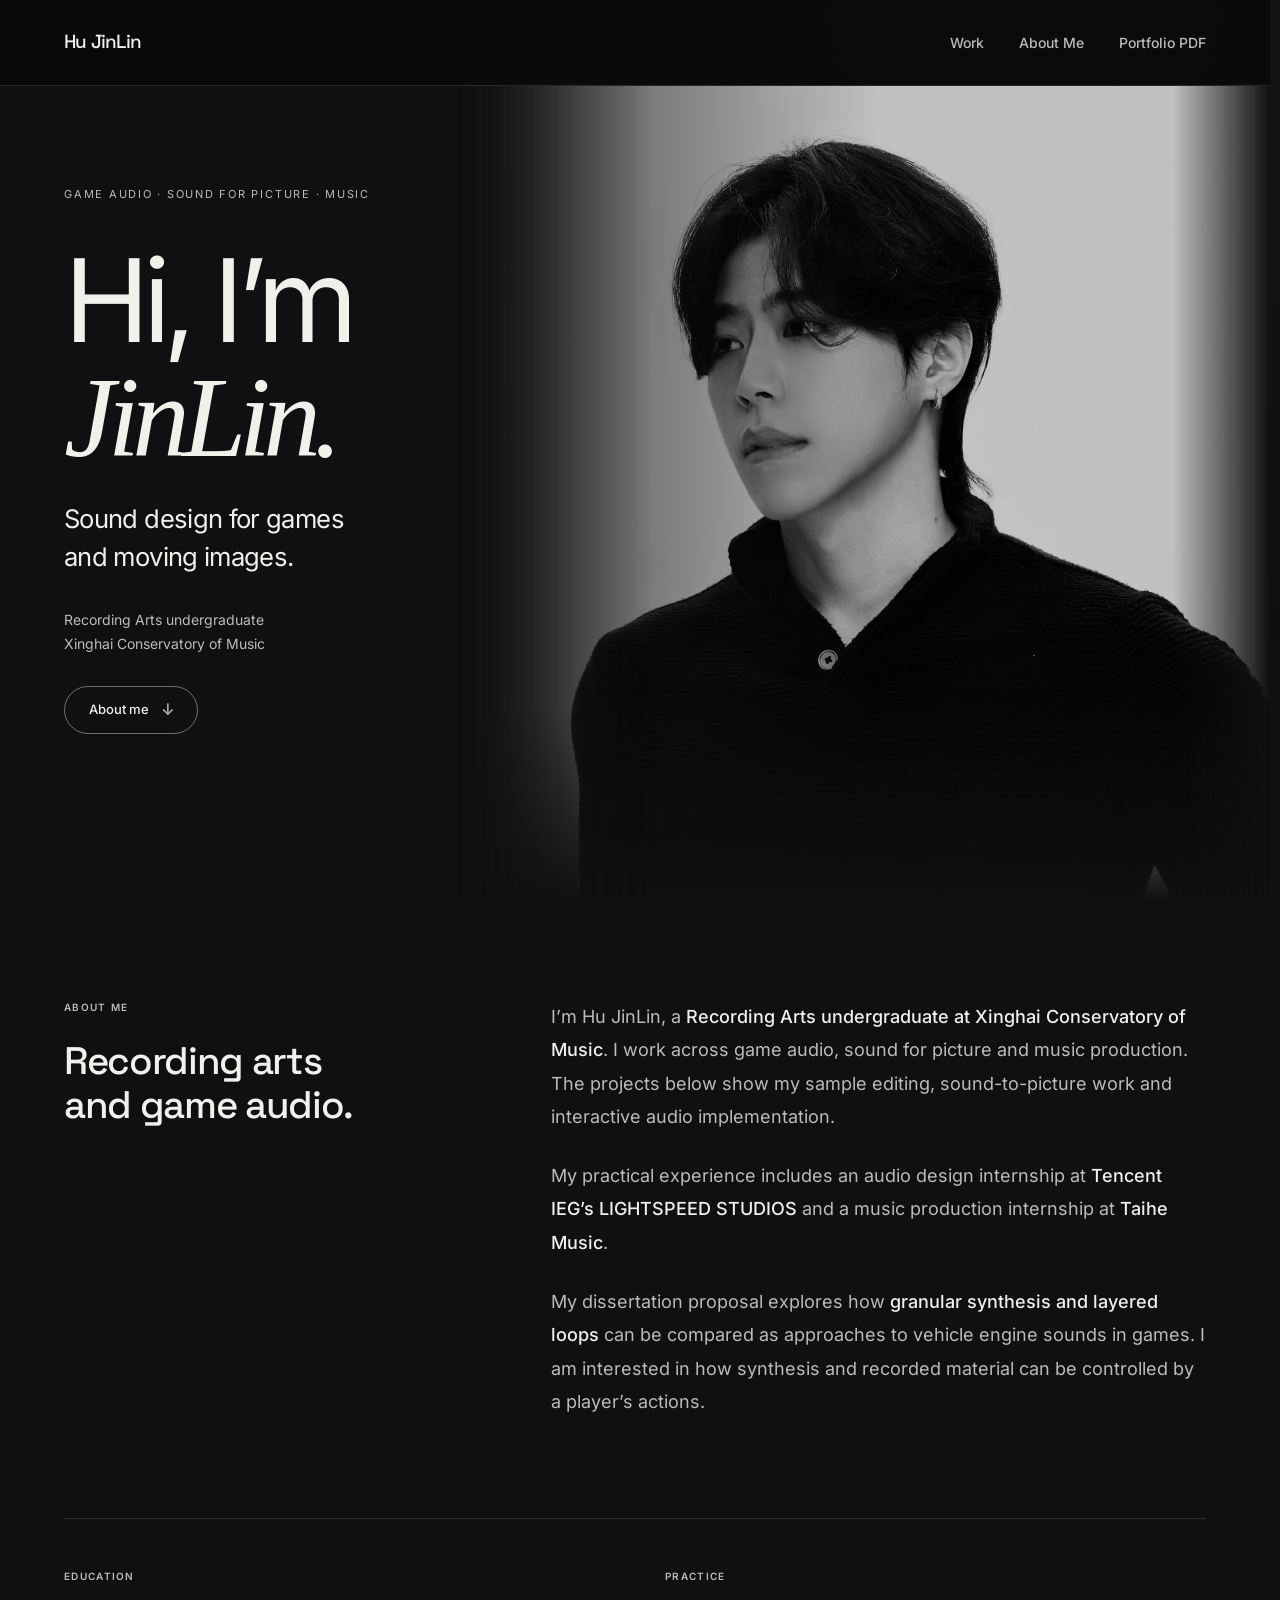
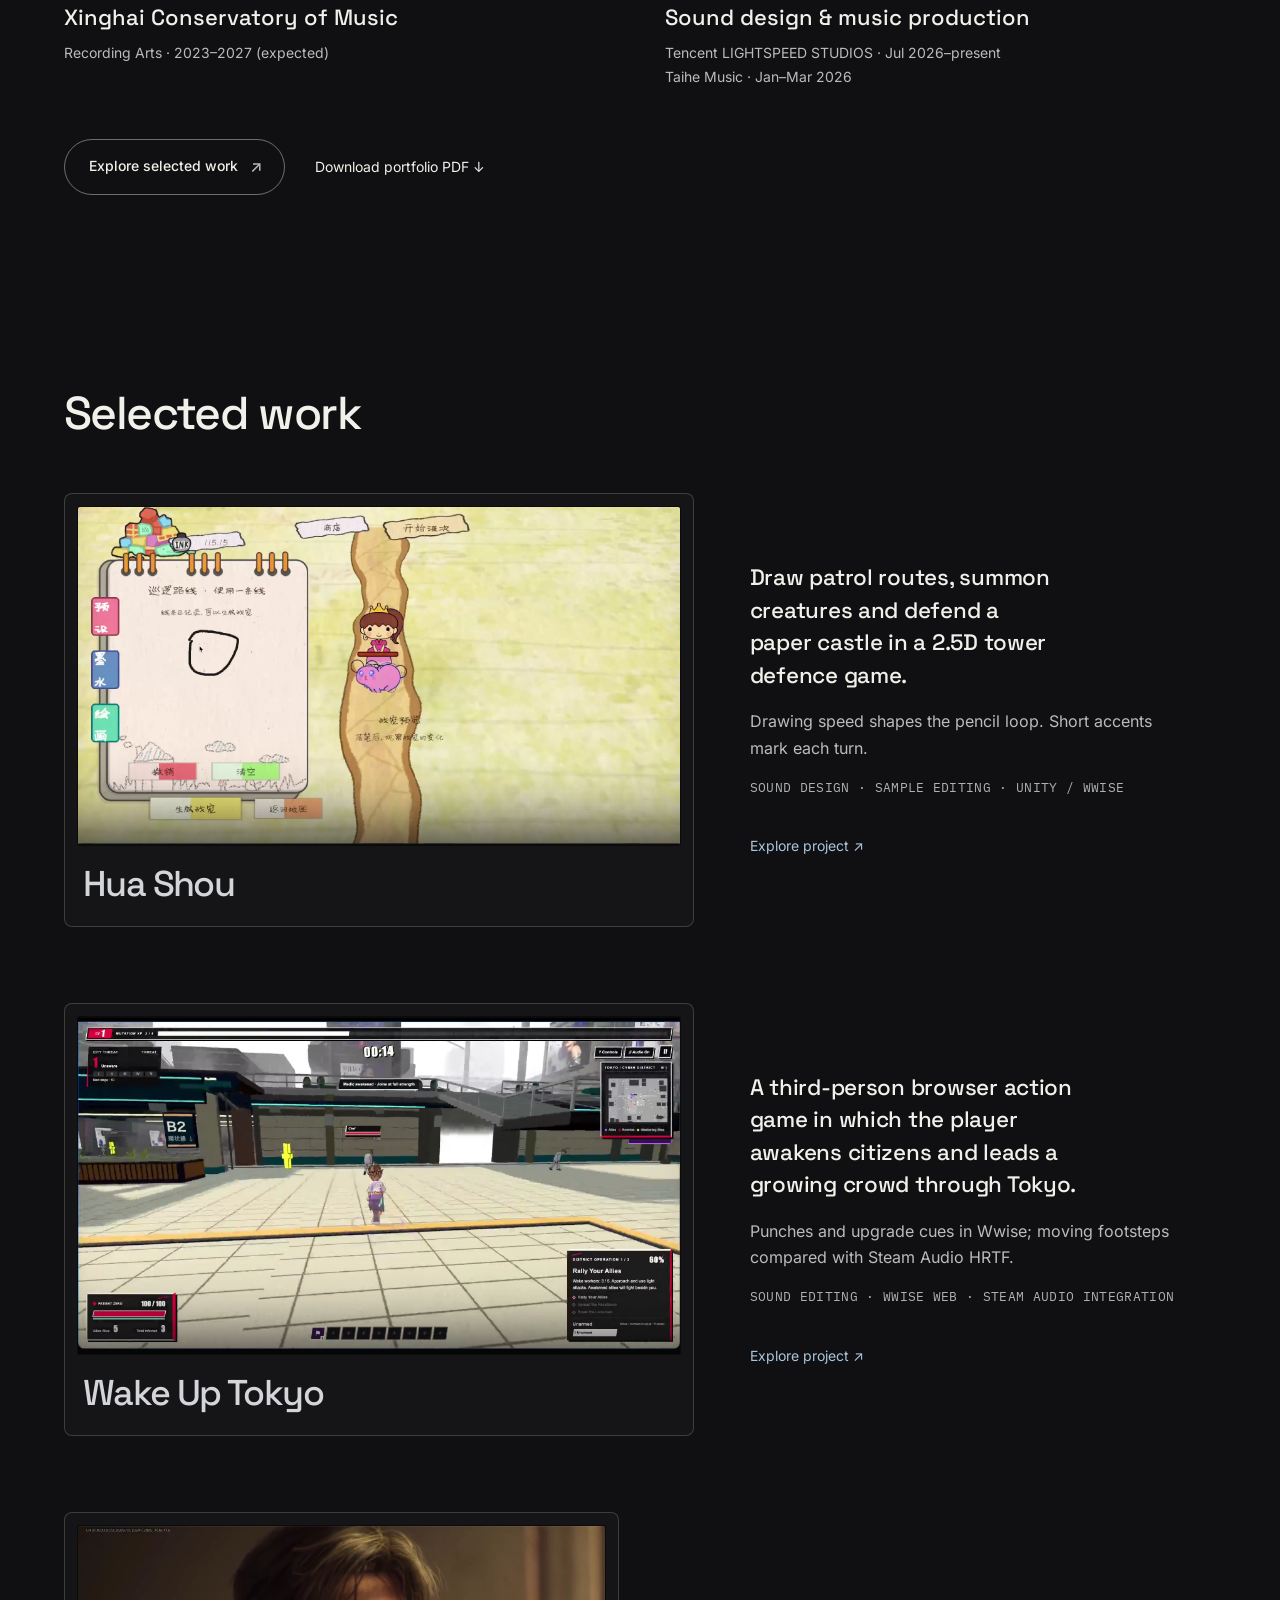
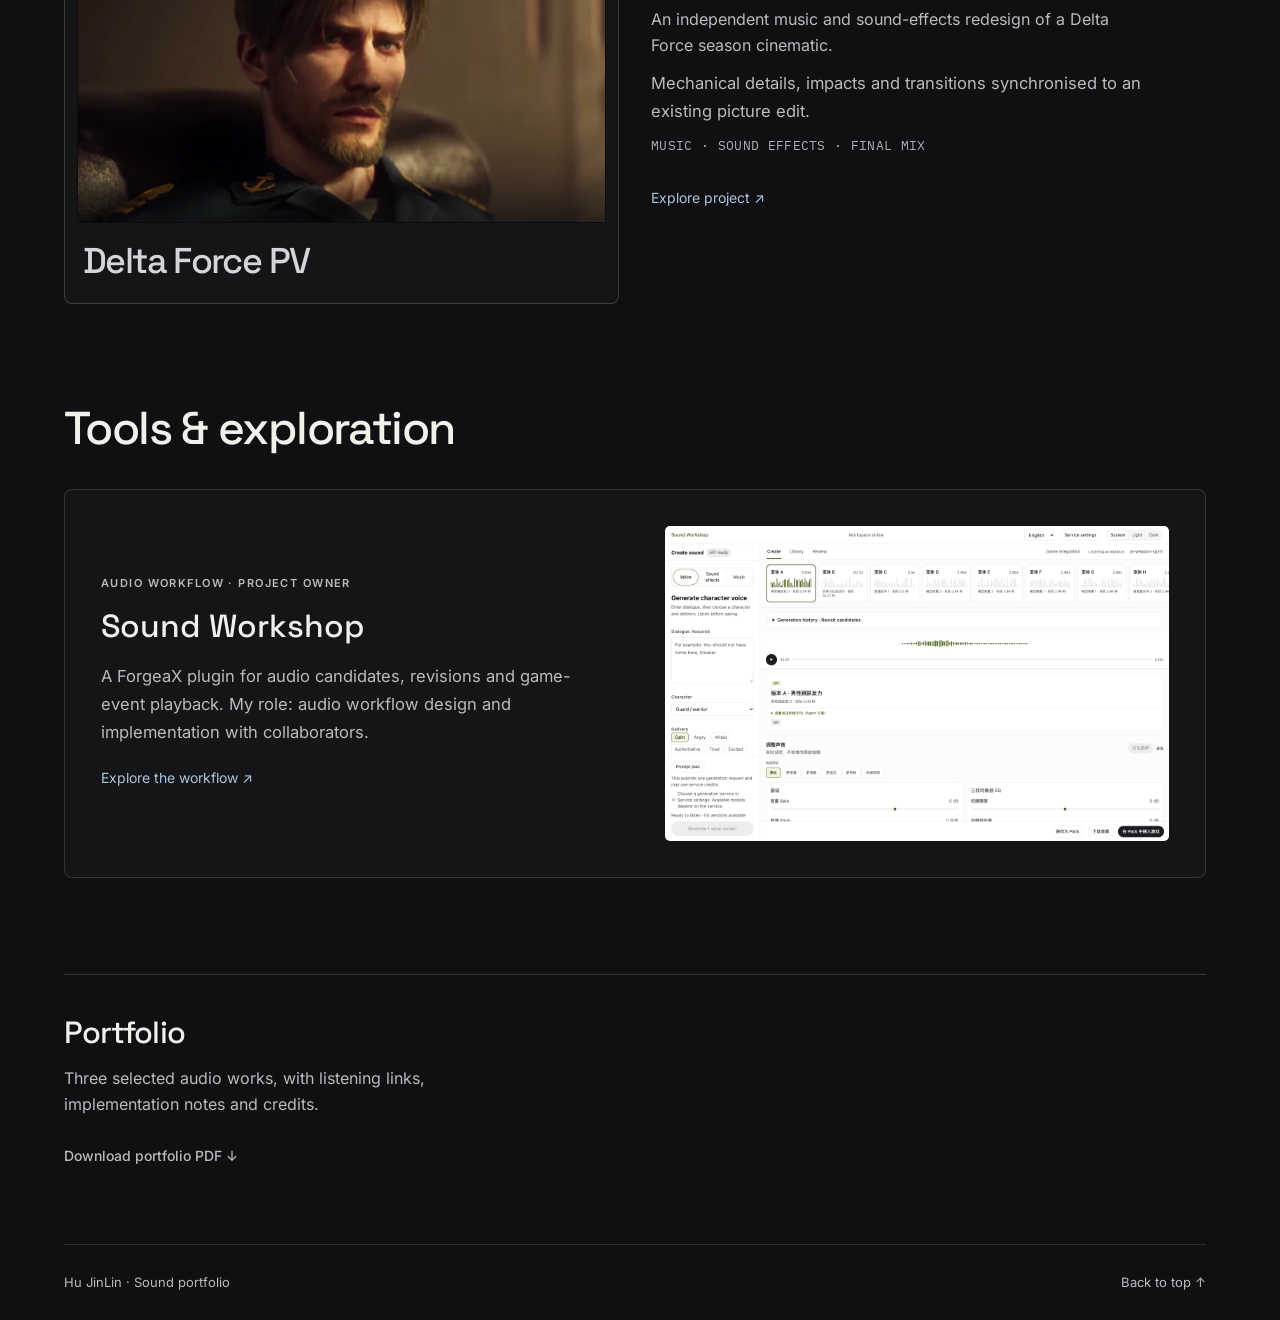
==== commit 642c756d: "Review portfolio copy and rebuild the application PDF" ====
--- a/sound/index.html
+++ b/sound/index.html
@@ -39,7 +39,7 @@
  <section class="about-record shell"><div><p class="eyebrow">Education</p><h3>Xinghai Conservatory of Music</h3><p>Recording Arts · 2023–2027 (expected)</p></div><div><p class="eyebrow">Practice</p><h3>Sound design &amp; music production</h3><p>Tencent LIGHTSPEED STUDIOS · Jul 2026–present<br>Taihe Music · Jan–Mar 2026</p></div></section>
  <div class="about-next shell"><a class="hero__work-link" href="./index.html#work">Explore selected work <span>↗</span></a><a class="text-link" href="./assets/Hu_JinLin_Sound_Design_Portfolio.pdf" download>Download portfolio PDF ↓</a></div>
  <div class="home-scene">
- <section class="panel" id="work" aria-labelledby="work-title"><div class="panel__inner"><h2 class="sec-title" id="work-title">Selected work</h2><ul class="wgrid" role="list"><li><a class="wcard wcard--lead" href="projects/huashou/index.html"><div class="wcard__frame wcard__frame--polaroid"><div class="wcard__media"><img src="./assets/huashou/pencil.webp" alt="A curved patrol line drawn in the Hua Shou notebook next to a creature preview" loading="lazy" decoding="async"></div><h3 class="wcard__title">Hua Shou</h3></div><div class="wcard__body"><p class="wcard__desc">Draw patrol routes, summon creatures and defend a paper castle in a 2.5D tower defence game.</p><p class="wcard__built">Pencil friction follows drawing speed; short turn accents interrupt the loop.</p><p class="wcard__meta">Sound design · Sample editing · Unity / Wwise</p><span class="project-enter">Explore project ↗</span></div></a></li><li><a class="wcard wcard--lead" href="projects/wake-up-tokyo/index.html"><div class="wcard__frame wcard__frame--polaroid"><div class="wcard__media"><img src="./assets/tokyo/street.webp" alt="Third-person street gameplay in the Wake Up Tokyo recording" loading="lazy" decoding="async"></div><h3 class="wcard__title">Wake Up Tokyo</h3></div><div class="wcard__body"><p class="wcard__desc">A third-person browser action game in which the player awakens citizens and leads a growing crowd through Tokyo.</p><p class="wcard__built">Punches and upgrade cues in Wwise; moving footsteps compared with Steam Audio HRTF.</p><p class="wcard__meta">Sound editing · Wwise Web · Steam Audio integration</p><span class="project-enter">Explore project ↗</span></div></a></li><li><a class="wcard " href="projects/delta-force/index.html"><div class="wcard__frame wcard__frame--polaroid"><div class="wcard__media"><img src="./assets/delta-scene.webp" alt="A still from the Delta Force season promotional cinematic" loading="lazy" decoding="async"></div><h3 class="wcard__title">Delta Force PV</h3></div><div class="wcard__body"><p class="wcard__desc">An independent music and sound-effects redesign of a Delta Force season cinematic.</p><p class="wcard__built">Mechanical details, impacts and transitions synchronised to an existing picture edit.</p><p class="wcard__meta">Music · Sound effects · Final mix</p><span class="project-enter">Explore project ↗</span></div></a></li></ul>
+ <section class="panel" id="work" aria-labelledby="work-title"><div class="panel__inner"><h2 class="sec-title" id="work-title">Selected work</h2><ul class="wgrid" role="list"><li><a class="wcard wcard--lead" href="projects/huashou/index.html"><div class="wcard__frame wcard__frame--polaroid"><div class="wcard__media"><img src="./assets/huashou/pencil.webp" alt="A curved patrol line drawn in the Hua Shou notebook next to a creature preview" loading="lazy" decoding="async"></div><h3 class="wcard__title">Hua Shou</h3></div><div class="wcard__body"><p class="wcard__desc">Draw patrol routes, summon creatures and defend a paper castle in a 2.5D tower defence game.</p><p class="wcard__built">Drawing speed shapes the pencil loop. Short accents mark each turn.</p><p class="wcard__meta">Sound design · Sample editing · Unity / Wwise</p><span class="project-enter">Explore project ↗</span></div></a></li><li><a class="wcard wcard--lead" href="projects/wake-up-tokyo/index.html"><div class="wcard__frame wcard__frame--polaroid"><div class="wcard__media"><img src="./assets/tokyo/street.webp" alt="Third-person street gameplay in the Wake Up Tokyo recording" loading="lazy" decoding="async"></div><h3 class="wcard__title">Wake Up Tokyo</h3></div><div class="wcard__body"><p class="wcard__desc">A third-person browser action game in which the player awakens citizens and leads a growing crowd through Tokyo.</p><p class="wcard__built">Punches and upgrade cues in Wwise; moving footsteps compared with Steam Audio HRTF.</p><p class="wcard__meta">Sound editing · Wwise Web · Steam Audio integration</p><span class="project-enter">Explore project ↗</span></div></a></li><li><a class="wcard " href="projects/delta-force/index.html"><div class="wcard__frame wcard__frame--polaroid"><div class="wcard__media"><img src="./assets/delta-scene.webp" alt="A still from the Delta Force season promotional cinematic" loading="lazy" decoding="async"></div><h3 class="wcard__title">Delta Force PV</h3></div><div class="wcard__body"><p class="wcard__desc">An independent music and sound-effects redesign of a Delta Force season cinematic.</p><p class="wcard__built">Mechanical details, impacts and transitions synchronised to an existing picture edit.</p><p class="wcard__meta">Music · Sound effects · Final mix</p><span class="project-enter">Explore project ↗</span></div></a></li></ul>
  <section class="tools-feature"><h2 class="sec-title">Tools &amp; exploration</h2><a class="tool-link" href="projects/tiangong/index.html"><div><p class="eyebrow">Audio workflow · Project owner</p><h3>Sound Workshop</h3><p>A ForgeaX plugin for audio candidates, revisions and game-event playback. My role: audio workflow design and implementation with collaborators.</p><span class="project-enter">Explore the workflow ↗</span></div><img src="assets/sound-workshop.webp" alt="Sound Workshop audio creation interface" loading="lazy"></a></section>
  <div class="closing-band closing-download"><section id="contact"><h2 class="sec-title">Portfolio</h2><p class="closing__note">Three selected audio works, with listening links, implementation notes and credits.</p><div class="closing__actions"><a href="assets/Hu_JinLin_Sound_Design_Portfolio.pdf" download>Download portfolio PDF ↓</a></div></section></div>
  </div></section></div></main>
--- a/sound/assets/redesign.css
+++ b/sound/assets/redesign.css
@@ -25,6 +25,8 @@
 .biography#about{padding-block:100px;scroll-margin-top:100px}
 .closing-download{grid-template-columns:1fr}.closing-download #contact{padding-block:40px 64px}
 @media(max-width:760px){.biography#about{padding-block:64px}.portrait-intro>.eyebrow{max-width:32ch;line-height:1.7;font-size:10px}}
-/* Admissions structure: gameplay first, implementation on its own page. */
+/* Gameplay, sound design and implementation share the project page. */
 .concrete-points{list-style:none;padding:0;margin:28px 0;display:grid;gap:24px}.concrete-points h3{font:600 17px/1.4 var(--sans,Arial)}.concrete-points p{margin-top:6px}.technical-entry{display:block;padding:26px 0;border-block:1px solid #c8c0b0;margin-top:32px;text-decoration:none}.technical-entry h3{font-size:27px;line-height:1.3;margin:8px 0}.technical-entry p{margin:8px 0 0}.build-links{display:flex;gap:12px;flex-wrap:wrap}.back-to-game{margin:40px 0 70px}.workshop-hero{margin:30px 0 60px}.workshop-hero img{display:block;width:100%;max-height:650px;object-fit:contain;background:#eee}.workshop-hero figcaption{font-size:13px;margin-top:12px}.reference-list{padding-left:20px}.story-media video{width:100%;height:auto}.tool-link img{object-fit:cover}
 @media(max-width:700px){.technical-entry h3{font-size:23px}.build-links{flex-direction:column;align-items:flex-start}.case-nav{overflow-x:auto;white-space:nowrap}}
+
+.implementation-intro{border-top:1px solid var(--line);padding-top:58px;margin-top:64px}.implementation-intro h2{font:500 clamp(28px,4vw,48px)/1.15 'Space Grotesk',sans-serif;letter-spacing:-.035em;margin:15px 0 20px}.implementation-intro .project-deck{max-width:70ch}.implementation-index{display:flex;flex-wrap:wrap;gap:12px 24px;margin-top:28px;font-size:14px}.implementation-index a{color:var(--accent)}.gameplay-cue{background:none;border:0;padding:0;font:inherit;cursor:pointer;text-align:left}
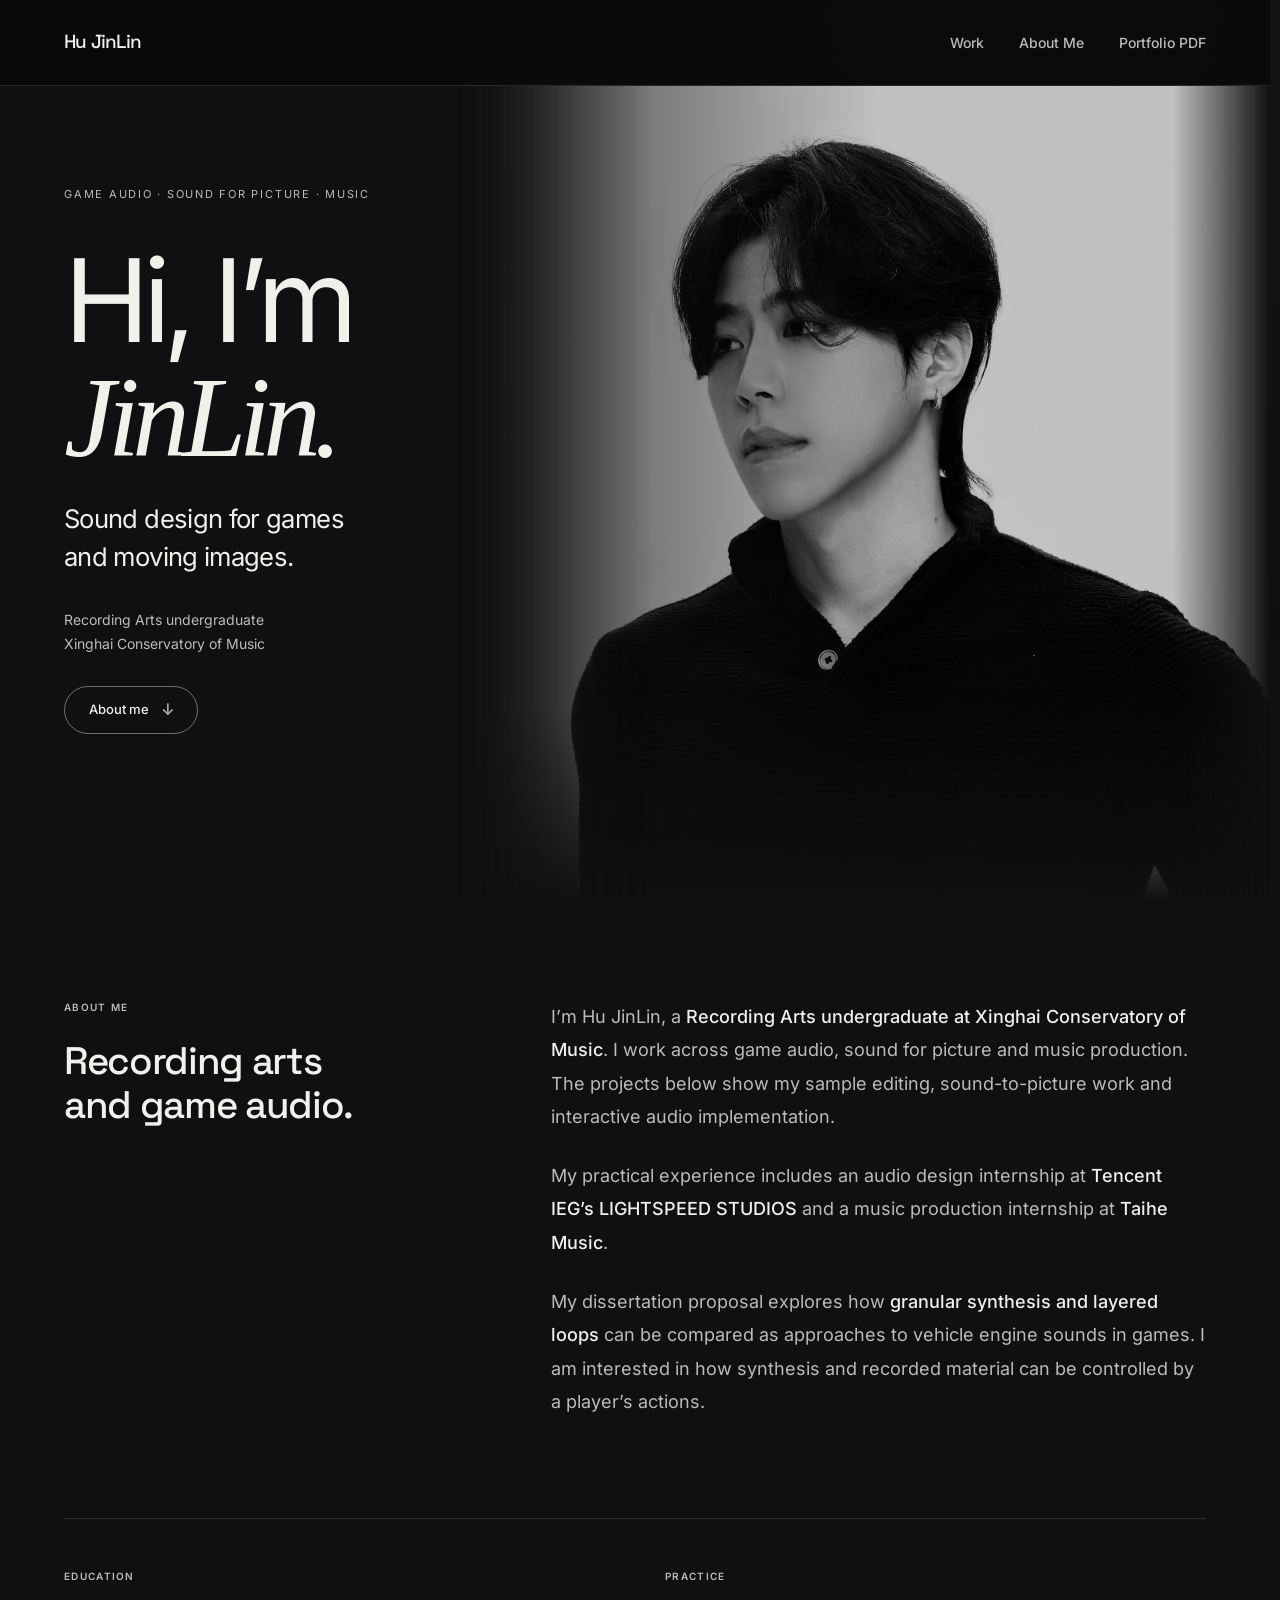
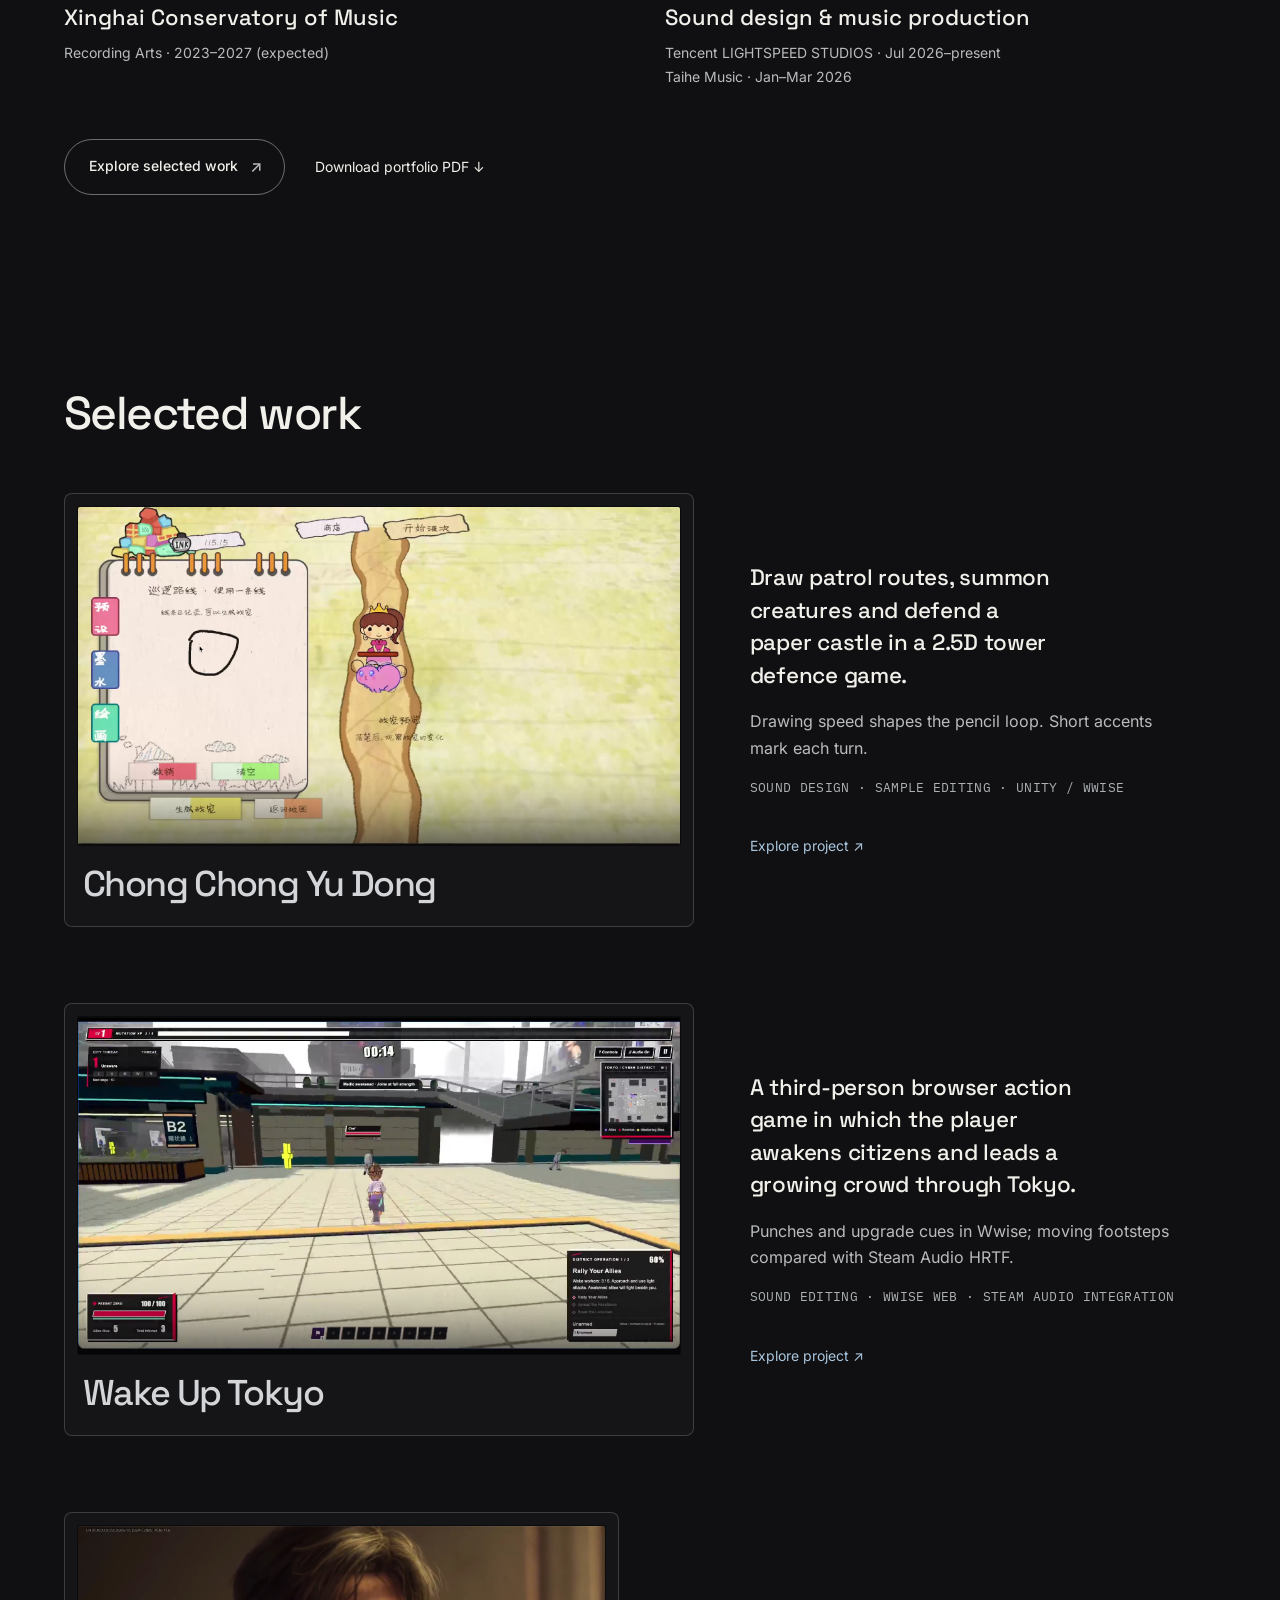
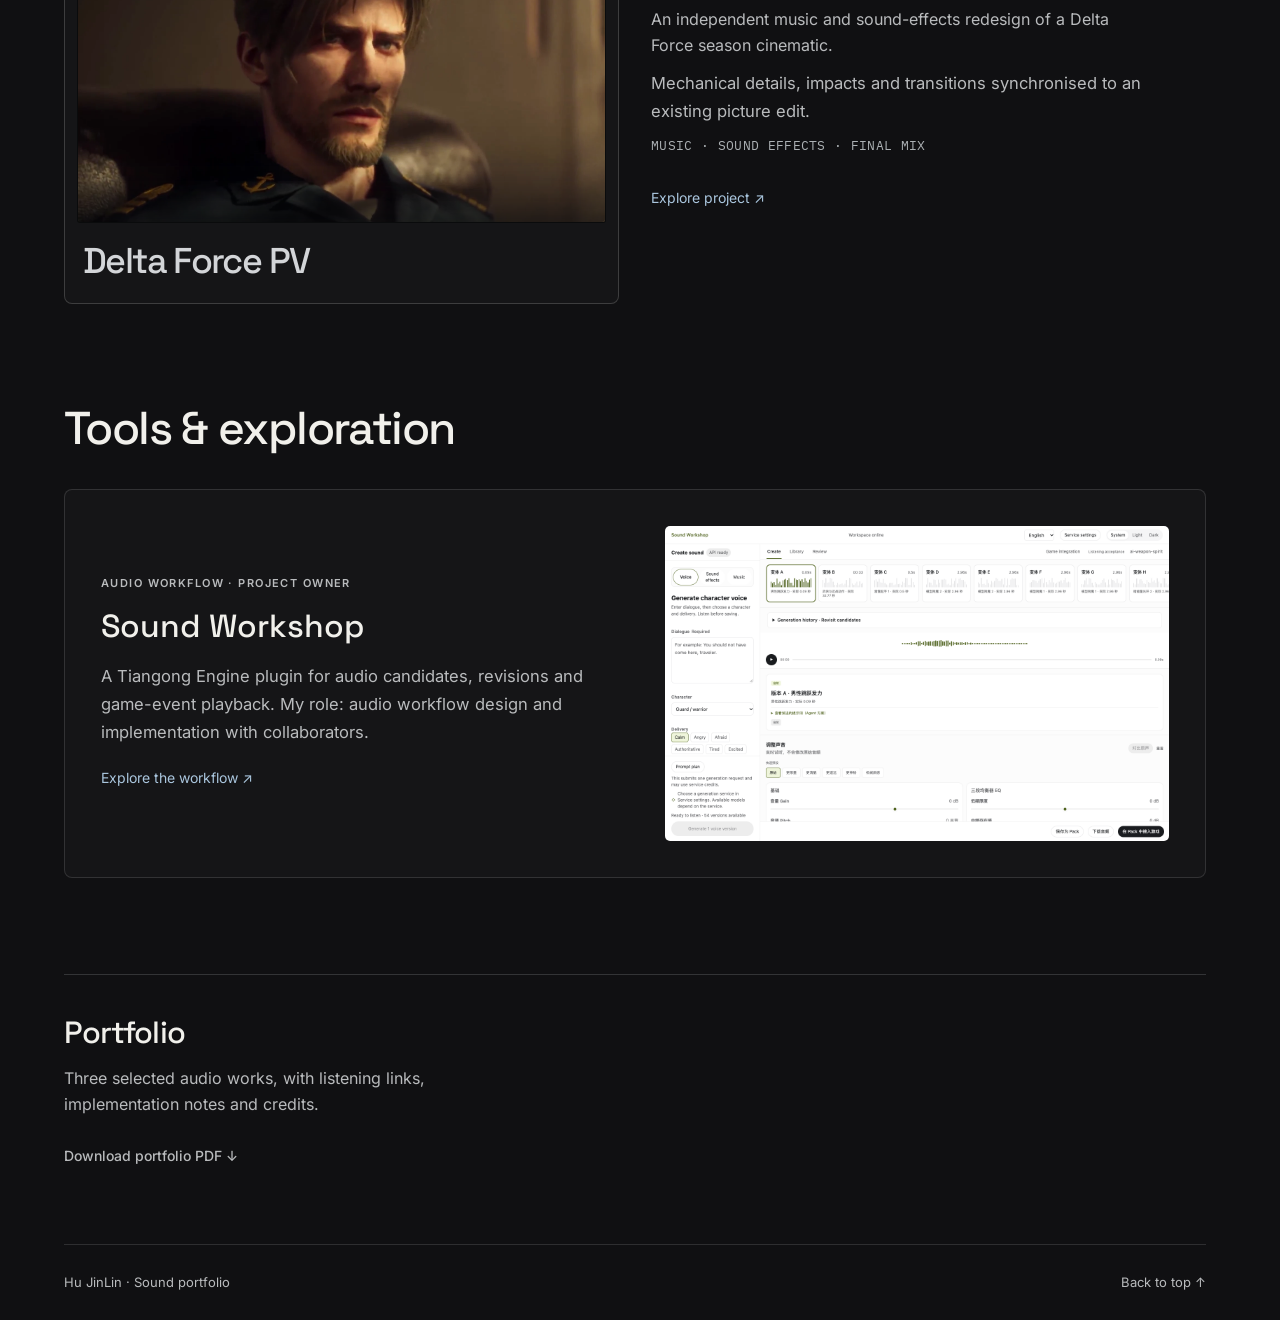
==== commit 7d7e11af: "Align portfolio names, credits and project links with application materials" ====
--- a/sound/index.html
+++ b/sound/index.html
@@ -39,8 +39,8 @@
  <section class="about-record shell"><div><p class="eyebrow">Education</p><h3>Xinghai Conservatory of Music</h3><p>Recording Arts · 2023–2027 (expected)</p></div><div><p class="eyebrow">Practice</p><h3>Sound design &amp; music production</h3><p>Tencent LIGHTSPEED STUDIOS · Jul 2026–present<br>Taihe Music · Jan–Mar 2026</p></div></section>
  <div class="about-next shell"><a class="hero__work-link" href="./index.html#work">Explore selected work <span>↗</span></a><a class="text-link" href="./assets/Hu_JinLin_Sound_Design_Portfolio.pdf" download>Download portfolio PDF ↓</a></div>
  <div class="home-scene">
- <section class="panel" id="work" aria-labelledby="work-title"><div class="panel__inner"><h2 class="sec-title" id="work-title">Selected work</h2><ul class="wgrid" role="list"><li><a class="wcard wcard--lead" href="projects/huashou/index.html"><div class="wcard__frame wcard__frame--polaroid"><div class="wcard__media"><img src="./assets/huashou/pencil.webp" alt="A curved patrol line drawn in the Hua Shou notebook next to a creature preview" loading="lazy" decoding="async"></div><h3 class="wcard__title">Hua Shou</h3></div><div class="wcard__body"><p class="wcard__desc">Draw patrol routes, summon creatures and defend a paper castle in a 2.5D tower defence game.</p><p class="wcard__built">Drawing speed shapes the pencil loop. Short accents mark each turn.</p><p class="wcard__meta">Sound design · Sample editing · Unity / Wwise</p><span class="project-enter">Explore project ↗</span></div></a></li><li><a class="wcard wcard--lead" href="projects/wake-up-tokyo/index.html"><div class="wcard__frame wcard__frame--polaroid"><div class="wcard__media"><img src="./assets/tokyo/street.webp" alt="Third-person street gameplay in the Wake Up Tokyo recording" loading="lazy" decoding="async"></div><h3 class="wcard__title">Wake Up Tokyo</h3></div><div class="wcard__body"><p class="wcard__desc">A third-person browser action game in which the player awakens citizens and leads a growing crowd through Tokyo.</p><p class="wcard__built">Punches and upgrade cues in Wwise; moving footsteps compared with Steam Audio HRTF.</p><p class="wcard__meta">Sound editing · Wwise Web · Steam Audio integration</p><span class="project-enter">Explore project ↗</span></div></a></li><li><a class="wcard " href="projects/delta-force/index.html"><div class="wcard__frame wcard__frame--polaroid"><div class="wcard__media"><img src="./assets/delta-scene.webp" alt="A still from the Delta Force season promotional cinematic" loading="lazy" decoding="async"></div><h3 class="wcard__title">Delta Force PV</h3></div><div class="wcard__body"><p class="wcard__desc">An independent music and sound-effects redesign of a Delta Force season cinematic.</p><p class="wcard__built">Mechanical details, impacts and transitions synchronised to an existing picture edit.</p><p class="wcard__meta">Music · Sound effects · Final mix</p><span class="project-enter">Explore project ↗</span></div></a></li></ul>
- <section class="tools-feature"><h2 class="sec-title">Tools &amp; exploration</h2><a class="tool-link" href="projects/tiangong/index.html"><div><p class="eyebrow">Audio workflow · Project owner</p><h3>Sound Workshop</h3><p>A ForgeaX plugin for audio candidates, revisions and game-event playback. My role: audio workflow design and implementation with collaborators.</p><span class="project-enter">Explore the workflow ↗</span></div><img src="assets/sound-workshop.webp" alt="Sound Workshop audio creation interface" loading="lazy"></a></section>
+ <section class="panel" id="work" aria-labelledby="work-title"><div class="panel__inner"><h2 class="sec-title" id="work-title">Selected work</h2><ul class="wgrid" role="list"><li><a class="wcard wcard--lead" href="projects/huashou/index.html"><div class="wcard__frame wcard__frame--polaroid"><div class="wcard__media"><img src="./assets/huashou/pencil.webp" alt="A curved patrol line drawn in the Chong Chong Yu Dong notebook next to a creature preview" loading="lazy" decoding="async"></div><h3 class="wcard__title">Chong Chong Yu Dong</h3></div><div class="wcard__body"><p class="wcard__desc">Draw patrol routes, summon creatures and defend a paper castle in a 2.5D tower defence game.</p><p class="wcard__built">Drawing speed shapes the pencil loop. Short accents mark each turn.</p><p class="wcard__meta">Sound design · Sample editing · Unity / Wwise</p><span class="project-enter">Explore project ↗</span></div></a></li><li><a class="wcard wcard--lead" href="projects/wake-up-tokyo/index.html"><div class="wcard__frame wcard__frame--polaroid"><div class="wcard__media"><img src="./assets/tokyo/street.webp" alt="Third-person street gameplay in the Wake Up Tokyo recording" loading="lazy" decoding="async"></div><h3 class="wcard__title">Wake Up Tokyo</h3></div><div class="wcard__body"><p class="wcard__desc">A third-person browser action game in which the player awakens citizens and leads a growing crowd through Tokyo.</p><p class="wcard__built">Punches and upgrade cues in Wwise; moving footsteps compared with Steam Audio HRTF.</p><p class="wcard__meta">Sound editing · Wwise Web · Steam Audio integration</p><span class="project-enter">Explore project ↗</span></div></a></li><li><a class="wcard " href="projects/delta-force/index.html"><div class="wcard__frame wcard__frame--polaroid"><div class="wcard__media"><img src="./assets/delta-scene.webp" alt="A still from the Delta Force season promotional cinematic" loading="lazy" decoding="async"></div><h3 class="wcard__title">Delta Force PV</h3></div><div class="wcard__body"><p class="wcard__desc">An independent music and sound-effects redesign of a Delta Force season cinematic.</p><p class="wcard__built">Mechanical details, impacts and transitions synchronised to an existing picture edit.</p><p class="wcard__meta">Music · Sound effects · Final mix</p><span class="project-enter">Explore project ↗</span></div></a></li></ul>
+ <section class="tools-feature"><h2 class="sec-title">Tools &amp; exploration</h2><a class="tool-link" href="projects/tiangong/index.html"><div><p class="eyebrow">Audio workflow · Project owner</p><h3>Sound Workshop</h3><p>A Tiangong Engine plugin for audio candidates, revisions and game-event playback. My role: audio workflow design and implementation with collaborators.</p><span class="project-enter">Explore the workflow ↗</span></div><img src="assets/sound-workshop.webp" alt="Sound Workshop audio creation interface" loading="lazy"></a></section>
  <div class="closing-band closing-download"><section id="contact"><h2 class="sec-title">Portfolio</h2><p class="closing__note">Three selected audio works, with listening links, implementation notes and credits.</p><div class="closing__actions"><a href="assets/Hu_JinLin_Sound_Design_Portfolio.pdf" download>Download portfolio PDF ↓</a></div></section></div>
  </div></section></div></main>
   <footer class="site-footer shell">
